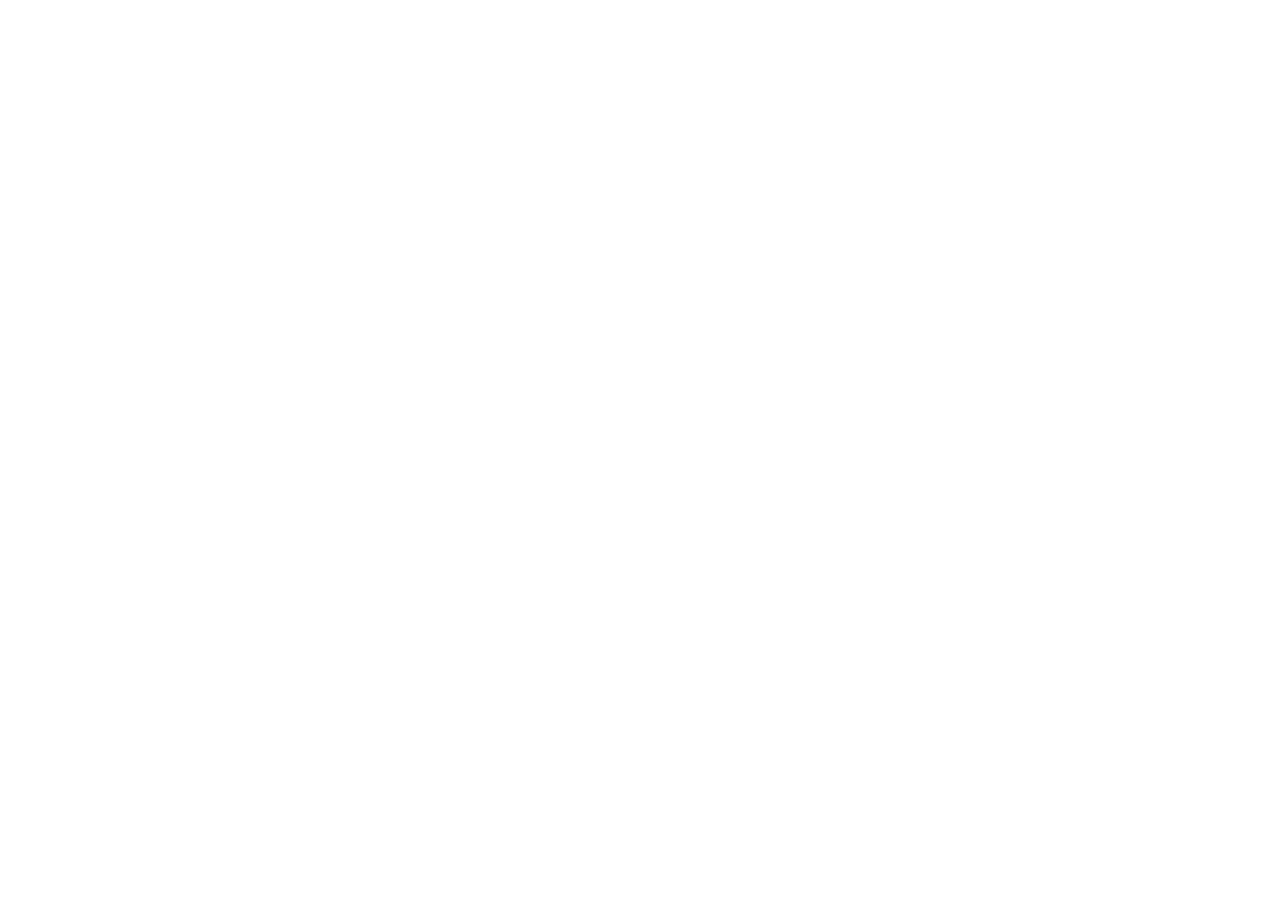
==== index.html @ e8f86e6b "素材" ====
<!DOCTYPE html>
<html lang="en">
<head>
    <meta charset="UTF-8">
    <meta name="viewport" content="width=device-width, initial-scale=1.0">
    <title>Document</title>
</head>
<body>
    
</body>
</html>
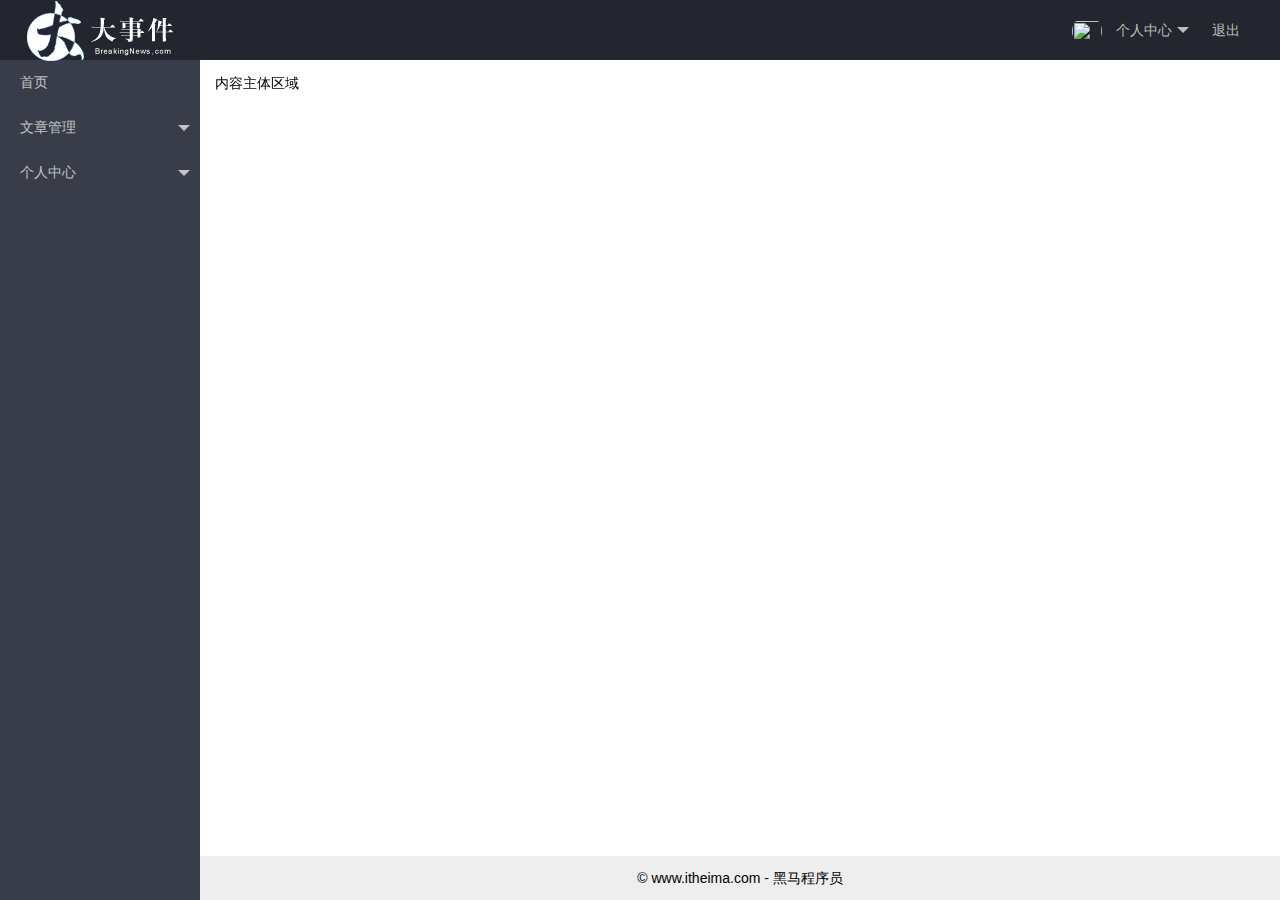
==== commit c8ca6073: "03_登入和注册完成" ====
--- a/index.html
+++ b/index.html
@@ -4,8 +4,71 @@
     <meta charset="UTF-8">
     <meta name="viewport" content="width=device-width, initial-scale=1.0">
     <title>Document</title>
+    <!-- Layui的css样式 -->
+    <link rel="stylesheet" href="/assets/lib/layui/css/layui.css">
+    <!-- 引入自己的css样式 -->
+    <link rel="stylesheet" href="/assets/css/index.css">
 </head>
-<body>
-    
-</body>
+<body class="layui-layout-body">
+    <div class="layui-layout layui-layout-admin">
+      <div class="layui-header">
+        <div class="layui-logo">
+            <img src="/assets/images/logo.png" alt="">
+        </div>
+        <!-- 头部区域（可配合layui已有的水平导航） -->
+      
+        <ul class="layui-nav layui-layout-right">
+          <li class="layui-nav-item">
+            <a href="javascript:;">
+              <img src="http://t.cn/RCzsdCq" class="layui-nav-img">
+              个人中心
+            </a>
+            <dl class="layui-nav-child">
+              <dd><a href="">基本资料</a></dd>
+              <dd><a href="">更换头像</a></dd>
+              <dd><a href="">重置密码</a></dd>
+            </dl>
+          </li>
+          <li class="layui-nav-item"><a href="">退出</a></li>
+        </ul>
+      </div>
+      
+      <div class="layui-side layui-bg-black">
+        <div class="layui-side-scroll">
+          <!-- 左侧导航区域（可配合layui已有的垂直导航） -->
+          <ul class="layui-nav layui-nav-tree"  lay-filter="test">
+            <li class="layui-nav-item"><a href="">首页</a></li>
+            <li class="layui-nav-item ">
+              <a class="" href="javascript:;">文章管理</a>
+              <dl class="layui-nav-child">
+                <dd><a href="javascript:;">文章类别</a></dd>
+                <dd><a href="javascript:;">文章列表</a></dd>
+                <dd><a href="javascript:;">发布文章</a></dd>
+              </dl>
+            </li>
+            <li class="layui-nav-item">
+              <a href="javascript:;">个人中心</a>
+              <dl class="layui-nav-child">
+                <dd><a href="javascript:;">基本资料</a></dd>
+                <dd><a href="javascript:;">更换头像</a></dd>
+                <dd><a href="javascript:;">重置密码</a></dd>
+              </dl>
+            </li>
+          </ul>
+        </div>
+      </div>
+      
+      <div class="layui-body">
+        <!-- 内容主体区域 -->
+        <div style="padding: 15px;">内容主体区域</div>
+      </div>
+      
+      <div class="layui-footer">
+        <!-- 底部固定区域 -->
+        © www.itheima.com - 黑马程序员
+      </div>
+    </div>
+    <!-- 导入 layui 的JS文件 -->
+  <script src="/assets/lib/layui/layui.all.js"></script>
+    </body>
 </html>--- a/assets/lib/layui/css/layui.css
+++ b/assets/lib/layui/css/layui.css
@@ -0,0 +1,2 @@
+/** layui-v2.5.5 MIT License By https://www.layui.com */
+ .layui-inline,img{display:inline-block;vertical-align:middle}h1,h2,h3,h4,h5,h6{font-weight:400}.layui-edge,.layui-header,.layui-inline,.layui-main{position:relative}.layui-body,.layui-edge,.layui-elip{overflow:hidden}.layui-btn,.layui-edge,.layui-inline,img{vertical-align:middle}.layui-btn,.layui-disabled,.layui-icon,.layui-unselect{-moz-user-select:none;-webkit-user-select:none;-ms-user-select:none}.layui-elip,.layui-form-checkbox span,.layui-form-pane .layui-form-label{text-overflow:ellipsis;white-space:nowrap}.layui-breadcrumb,.layui-tree-btnGroup{visibility:hidden}blockquote,body,button,dd,div,dl,dt,form,h1,h2,h3,h4,h5,h6,input,li,ol,p,pre,td,textarea,th,ul{margin:0;padding:0;-webkit-tap-highlight-color:rgba(0,0,0,0)}a:active,a:hover{outline:0}img{border:none}li{list-style:none}table{border-collapse:collapse;border-spacing:0}h4,h5,h6{font-size:100%}button,input,optgroup,option,select,textarea{font-family:inherit;font-size:inherit;font-style:inherit;font-weight:inherit;outline:0}pre{white-space:pre-wrap;white-space:-moz-pre-wrap;white-space:-pre-wrap;white-space:-o-pre-wrap;word-wrap:break-word}body{line-height:24px;font:14px Helvetica Neue,Helvetica,PingFang SC,Tahoma,Arial,sans-serif}hr{height:1px;margin:10px 0;border:0;clear:both}a{color:#333;text-decoration:none}a:hover{color:#777}a cite{font-style:normal;*cursor:pointer}.layui-border-box,.layui-border-box *{box-sizing:border-box}.layui-box,.layui-box *{box-sizing:content-box}.layui-clear{clear:both;*zoom:1}.layui-clear:after{content:'\20';clear:both;*zoom:1;display:block;height:0}.layui-inline{*display:inline;*zoom:1}.layui-edge{display:inline-block;width:0;height:0;border-width:6px;border-style:dashed;border-color:transparent}.layui-edge-top{top:-4px;border-bottom-color:#999;border-bottom-style:solid}.layui-edge-right{border-left-color:#999;border-left-style:solid}.layui-edge-bottom{top:2px;border-top-color:#999;border-top-style:solid}.layui-edge-left{border-right-color:#999;border-right-style:solid}.layui-disabled,.layui-disabled:hover{color:#d2d2d2!important;cursor:not-allowed!important}.layui-circle{border-radius:100%}.layui-show{display:block!important}.layui-hide{display:none!important}@font-face{font-family:layui-icon;src:url(../font/iconfont.eot?v=250);src:url(../font/iconfont.eot?v=250#iefix) format('embedded-opentype'),url(../font/iconfont.woff2?v=250) format('woff2'),url(../font/iconfont.woff?v=250) format('woff'),url(../font/iconfont.ttf?v=250) format('truetype'),url(../font/iconfont.svg?v=250#layui-icon) format('svg')}.layui-icon{font-family:layui-icon!important;font-size:16px;font-style:normal;-webkit-font-smoothing:antialiased;-moz-osx-font-smoothing:grayscale}.layui-icon-reply-fill:before{content:"\e611"}.layui-icon-set-fill:before{content:"\e614"}.layui-icon-menu-fill:before{content:"\e60f"}.layui-icon-search:before{content:"\e615"}.layui-icon-share:before{content:"\e641"}.layui-icon-set-sm:before{content:"\e620"}.layui-icon-engine:before{content:"\e628"}.layui-icon-close:before{content:"\1006"}.layui-icon-close-fill:before{content:"\1007"}.layui-icon-chart-screen:before{content:"\e629"}.layui-icon-star:before{content:"\e600"}.layui-icon-circle-dot:before{content:"\e617"}.layui-icon-chat:before{content:"\e606"}.layui-icon-release:before{content:"\e609"}.layui-icon-list:before{content:"\e60a"}.layui-icon-chart:before{content:"\e62c"}.layui-icon-ok-circle:before{content:"\1005"}.layui-icon-layim-theme:before{content:"\e61b"}.layui-icon-table:before{content:"\e62d"}.layui-icon-right:before{content:"\e602"}.layui-icon-left:before{content:"\e603"}.layui-icon-cart-simple:before{content:"\e698"}.layui-icon-face-cry:before{content:"\e69c"}.layui-icon-face-smile:before{content:"\e6af"}.layui-icon-survey:before{content:"\e6b2"}.layui-icon-tree:before{content:"\e62e"}.layui-icon-upload-circle:before{content:"\e62f"}.layui-icon-add-circle:before{content:"\e61f"}.layui-icon-download-circle:before{content:"\e601"}.layui-icon-templeate-1:before{content:"\e630"}.layui-icon-util:before{content:"\e631"}.layui-icon-face-surprised:before{content:"\e664"}.layui-icon-edit:before{content:"\e642"}.layui-icon-speaker:before{content:"\e645"}.layui-icon-down:before{content:"\e61a"}.layui-icon-file:before{content:"\e621"}.layui-icon-layouts:before{content:"\e632"}.layui-icon-rate-half:before{content:"\e6c9"}.layui-icon-add-circle-fine:before{content:"\e608"}.layui-icon-prev-circle:before{content:"\e633"}.layui-icon-read:before{content:"\e705"}.layui-icon-404:before{content:"\e61c"}.layui-icon-carousel:before{content:"\e634"}.layui-icon-help:before{content:"\e607"}.layui-icon-code-circle:before{content:"\e635"}.layui-icon-water:before{content:"\e636"}.layui-icon-username:before{content:"\e66f"}.layui-icon-find-fill:before{content:"\e670"}.layui-icon-about:before{content:"\e60b"}.layui-icon-location:before{content:"\e715"}.layui-icon-up:before{content:"\e619"}.layui-icon-pause:before{content:"\e651"}.layui-icon-date:before{content:"\e637"}.layui-icon-layim-uploadfile:before{content:"\e61d"}.layui-icon-delete:before{content:"\e640"}.layui-icon-play:before{content:"\e652"}.layui-icon-top:before{content:"\e604"}.layui-icon-friends:before{content:"\e612"}.layui-icon-refresh-3:before{content:"\e9aa"}.layui-icon-ok:before{content:"\e605"}.layui-icon-layer:before{content:"\e638"}.layui-icon-face-smile-fine:before{content:"\e60c"}.layui-icon-dollar:before{content:"\e659"}.layui-icon-group:before{content:"\e613"}.layui-icon-layim-download:before{content:"\e61e"}.layui-icon-picture-fine:before{content:"\e60d"}.layui-icon-link:before{content:"\e64c"}.layui-icon-diamond:before{content:"\e735"}.layui-icon-log:before{content:"\e60e"}.layui-icon-rate-solid:before{content:"\e67a"}.layui-icon-fonts-del:before{content:"\e64f"}.layui-icon-unlink:before{content:"\e64d"}.layui-icon-fonts-clear:before{content:"\e639"}.layui-icon-triangle-r:before{content:"\e623"}.layui-icon-circle:before{content:"\e63f"}.layui-icon-radio:before{content:"\e643"}.layui-icon-align-center:before{content:"\e647"}.layui-icon-align-right:before{content:"\e648"}.layui-icon-align-left:before{content:"\e649"}.layui-icon-loading-1:before{content:"\e63e"}.layui-icon-return:before{content:"\e65c"}.layui-icon-fonts-strong:before{content:"\e62b"}.layui-icon-upload:before{content:"\e67c"}.layui-icon-dialogue:before{content:"\e63a"}.layui-icon-video:before{content:"\e6ed"}.layui-icon-headset:before{content:"\e6fc"}.layui-icon-cellphone-fine:before{content:"\e63b"}.layui-icon-add-1:before{content:"\e654"}.layui-icon-face-smile-b:before{content:"\e650"}.layui-icon-fonts-html:before{content:"\e64b"}.layui-icon-form:before{content:"\e63c"}.layui-icon-cart:before{content:"\e657"}.layui-icon-camera-fill:before{content:"\e65d"}.layui-icon-tabs:before{content:"\e62a"}.layui-icon-fonts-code:before{content:"\e64e"}.layui-icon-fire:before{content:"\e756"}.layui-icon-set:before{content:"\e716"}.layui-icon-fonts-u:before{content:"\e646"}.layui-icon-triangle-d:before{content:"\e625"}.layui-icon-tips:before{content:"\e702"}.layui-icon-picture:before{content:"\e64a"}.layui-icon-more-vertical:before{content:"\e671"}.layui-icon-flag:before{content:"\e66c"}.layui-icon-loading:before{content:"\e63d"}.layui-icon-fonts-i:before{content:"\e644"}.layui-icon-refresh-1:before{content:"\e666"}.layui-icon-rmb:before{content:"\e65e"}.layui-icon-home:before{content:"\e68e"}.layui-icon-user:before{content:"\e770"}.layui-icon-notice:before{content:"\e667"}.layui-icon-login-weibo:before{content:"\e675"}.layui-icon-voice:before{content:"\e688"}.layui-icon-upload-drag:before{content:"\e681"}.layui-icon-login-qq:before{content:"\e676"}.layui-icon-snowflake:before{content:"\e6b1"}.layui-icon-file-b:before{content:"\e655"}.layui-icon-template:before{content:"\e663"}.layui-icon-auz:before{content:"\e672"}.layui-icon-console:before{content:"\e665"}.layui-icon-app:before{content:"\e653"}.layui-icon-prev:before{content:"\e65a"}.layui-icon-website:before{content:"\e7ae"}.layui-icon-next:before{content:"\e65b"}.layui-icon-component:before{content:"\e857"}.layui-icon-more:before{content:"\e65f"}.layui-icon-login-wechat:before{content:"\e677"}.layui-icon-shrink-right:before{content:"\e668"}.layui-icon-spread-left:before{content:"\e66b"}.layui-icon-camera:before{content:"\e660"}.layui-icon-note:before{content:"\e66e"}.layui-icon-refresh:before{content:"\e669"}.layui-icon-female:before{content:"\e661"}.layui-icon-male:before{content:"\e662"}.layui-icon-password:before{content:"\e673"}.layui-icon-senior:before{content:"\e674"}.layui-icon-theme:before{content:"\e66a"}.layui-icon-tread:before{content:"\e6c5"}.layui-icon-praise:before{content:"\e6c6"}.layui-icon-star-fill:before{content:"\e658"}.layui-icon-rate:before{content:"\e67b"}.layui-icon-template-1:before{content:"\e656"}.layui-icon-vercode:before{content:"\e679"}.layui-icon-cellphone:before{content:"\e678"}.layui-icon-screen-full:before{content:"\e622"}.layui-icon-screen-restore:before{content:"\e758"}.layui-icon-cols:before{content:"\e610"}.layui-icon-export:before{content:"\e67d"}.layui-icon-print:before{content:"\e66d"}.layui-icon-slider:before{content:"\e714"}.layui-icon-addition:before{content:"\e624"}.layui-icon-subtraction:before{content:"\e67e"}.layui-icon-service:before{content:"\e626"}.layui-icon-transfer:before{content:"\e691"}.layui-main{width:1140px;margin:0 auto}.layui-header{z-index:1000;height:60px}.layui-header a:hover{transition:all .5s;-webkit-transition:all .5s}.layui-side{position:fixed;left:0;top:0;bottom:0;z-index:999;width:200px;overflow-x:hidden}.layui-side-scroll{position:relative;width:220px;height:100%;overflow-x:hidden}.layui-body{position:absolute;left:200px;right:0;top:0;bottom:0;z-index:998;width:auto;overflow-y:auto;box-sizing:border-box}.layui-layout-body{overflow:hidden}.layui-layout-admin .layui-header{background-color:#23262E}.layui-layout-admin .layui-side{top:60px;width:200px;overflow-x:hidden}.layui-layout-admin .layui-body{position:fixed;top:60px;bottom:44px}.layui-layout-admin .layui-main{width:auto;margin:0 15px}.layui-layout-admin .layui-footer{position:fixed;left:200px;right:0;bottom:0;height:44px;line-height:44px;padding:0 15px;background-color:#eee}.layui-layout-admin .layui-logo{position:absolute;left:0;top:0;width:200px;height:100%;line-height:60px;text-align:center;color:#009688;font-size:16px}.layui-layout-admin .layui-header .layui-nav{background:0 0}.layui-layout-left{position:absolute!important;left:200px;top:0}.layui-layout-right{position:absolute!important;right:0;top:0}.layui-container{position:relative;margin:0 auto;padding:0 15px;box-sizing:border-box}.layui-fluid{position:relative;margin:0 auto;padding:0 15px}.layui-row:after,.layui-row:before{content:'';display:block;clear:both}.layui-col-lg1,.layui-col-lg10,.layui-col-lg11,.layui-col-lg12,.layui-col-lg2,.layui-col-lg3,.layui-col-lg4,.layui-col-lg5,.layui-col-lg6,.layui-col-lg7,.layui-col-lg8,.layui-col-lg9,.layui-col-md1,.layui-col-md10,.layui-col-md11,.layui-col-md12,.layui-col-md2,.layui-col-md3,.layui-col-md4,.layui-col-md5,.layui-col-md6,.layui-col-md7,.layui-col-md8,.layui-col-md9,.layui-col-sm1,.layui-col-sm10,.layui-col-sm11,.layui-col-sm12,.layui-col-sm2,.layui-col-sm3,.layui-col-sm4,.layui-col-sm5,.layui-col-sm6,.layui-col-sm7,.layui-col-sm8,.layui-col-sm9,.layui-col-xs1,.layui-col-xs10,.layui-col-xs11,.layui-col-xs12,.layui-col-xs2,.layui-col-xs3,.layui-col-xs4,.layui-col-xs5,.layui-col-xs6,.layui-col-xs7,.layui-col-xs8,.layui-col-xs9{position:relative;display:block;box-sizing:border-box}.layui-col-xs1,.layui-col-xs10,.layui-col-xs11,.layui-col-xs12,.layui-col-xs2,.layui-col-xs3,.layui-col-xs4,.layui-col-xs5,.layui-col-xs6,.layui-col-xs7,.layui-col-xs8,.layui-col-xs9{float:left}.layui-col-xs1{width:8.33333333%}.layui-col-xs2{width:16.66666667%}.layui-col-xs3{width:25%}.layui-col-xs4{width:33.33333333%}.layui-col-xs5{width:41.66666667%}.layui-col-xs6{width:50%}.layui-col-xs7{width:58.33333333%}.layui-col-xs8{width:66.66666667%}.layui-col-xs9{width:75%}.layui-col-xs10{width:83.33333333%}.layui-col-xs11{width:91.66666667%}.layui-col-xs12{width:100%}.layui-col-xs-offset1{margin-left:8.33333333%}.layui-col-xs-offset2{margin-left:16.66666667%}.layui-col-xs-offset3{margin-left:25%}.layui-col-xs-offset4{margin-left:33.33333333%}.layui-col-xs-offset5{margin-left:41.66666667%}.layui-col-xs-offset6{margin-left:50%}.layui-col-xs-offset7{margin-left:58.33333333%}.layui-col-xs-offset8{margin-left:66.66666667%}.layui-col-xs-offset9{margin-left:75%}.layui-col-xs-offset10{margin-left:83.33333333%}.layui-col-xs-offset11{margin-left:91.66666667%}.layui-col-xs-offset12{margin-left:100%}@media screen and (max-width:768px){.layui-hide-xs{display:none!important}.layui-show-xs-block{display:block!important}.layui-show-xs-inline{display:inline!important}.layui-show-xs-inline-block{display:inline-block!important}}@media screen and (min-width:768px){.layui-container{width:750px}.layui-hide-sm{display:none!important}.layui-show-sm-block{display:block!important}.layui-show-sm-inline{display:inline!important}.layui-show-sm-inline-block{display:inline-block!important}.layui-col-sm1,.layui-col-sm10,.layui-col-sm11,.layui-col-sm12,.layui-col-sm2,.layui-col-sm3,.layui-col-sm4,.layui-col-sm5,.layui-col-sm6,.layui-col-sm7,.layui-col-sm8,.layui-col-sm9{float:left}.layui-col-sm1{width:8.33333333%}.layui-col-sm2{width:16.66666667%}.layui-col-sm3{width:25%}.layui-col-sm4{width:33.33333333%}.layui-col-sm5{width:41.66666667%}.layui-col-sm6{width:50%}.layui-col-sm7{width:58.33333333%}.layui-col-sm8{width:66.66666667%}.layui-col-sm9{width:75%}.layui-col-sm10{width:83.33333333%}.layui-col-sm11{width:91.66666667%}.layui-col-sm12{width:100%}.layui-col-sm-offset1{margin-left:8.33333333%}.layui-col-sm-offset2{margin-left:16.66666667%}.layui-col-sm-offset3{margin-left:25%}.layui-col-sm-offset4{margin-left:33.33333333%}.layui-col-sm-offset5{margin-left:41.66666667%}.layui-col-sm-offset6{margin-left:50%}.layui-col-sm-offset7{margin-left:58.33333333%}.layui-col-sm-offset8{margin-left:66.66666667%}.layui-col-sm-offset9{margin-left:75%}.layui-col-sm-offset10{margin-left:83.33333333%}.layui-col-sm-offset11{margin-left:91.66666667%}.layui-col-sm-offset12{margin-left:100%}}@media screen and (min-width:992px){.layui-container{width:970px}.layui-hide-md{display:none!important}.layui-show-md-block{display:block!important}.layui-show-md-inline{display:inline!important}.layui-show-md-inline-block{display:inline-block!important}.layui-col-md1,.layui-col-md10,.layui-col-md11,.layui-col-md12,.layui-col-md2,.layui-col-md3,.layui-col-md4,.layui-col-md5,.layui-col-md6,.layui-col-md7,.layui-col-md8,.layui-col-md9{float:left}.layui-col-md1{width:8.33333333%}.layui-col-md2{width:16.66666667%}.layui-col-md3{width:25%}.layui-col-md4{width:33.33333333%}.layui-col-md5{width:41.66666667%}.layui-col-md6{width:50%}.layui-col-md7{width:58.33333333%}.layui-col-md8{width:66.66666667%}.layui-col-md9{width:75%}.layui-col-md10{width:83.33333333%}.layui-col-md11{width:91.66666667%}.layui-col-md12{width:100%}.layui-col-md-offset1{margin-left:8.33333333%}.layui-col-md-offset2{margin-left:16.66666667%}.layui-col-md-offset3{margin-left:25%}.layui-col-md-offset4{margin-left:33.33333333%}.layui-col-md-offset5{margin-left:41.66666667%}.layui-col-md-offset6{margin-left:50%}.layui-col-md-offset7{margin-left:58.33333333%}.layui-col-md-offset8{margin-left:66.66666667%}.layui-col-md-offset9{margin-left:75%}.layui-col-md-offset10{margin-left:83.33333333%}.layui-col-md-offset11{margin-left:91.66666667%}.layui-col-md-offset12{margin-left:100%}}@media screen and (min-width:1200px){.layui-container{width:1170px}.layui-hide-lg{display:none!important}.layui-show-lg-block{display:block!important}.layui-show-lg-inline{display:inline!important}.layui-show-lg-inline-block{display:inline-block!important}.layui-col-lg1,.layui-col-lg10,.layui-col-lg11,.layui-col-lg12,.layui-col-lg2,.layui-col-lg3,.layui-col-lg4,.layui-col-lg5,.layui-col-lg6,.layui-col-lg7,.layui-col-lg8,.layui-col-lg9{float:left}.layui-col-lg1{width:8.33333333%}.layui-col-lg2{width:16.66666667%}.layui-col-lg3{width:25%}.layui-col-lg4{width:33.33333333%}.layui-col-lg5{width:41.66666667%}.layui-col-lg6{width:50%}.layui-col-lg7{width:58.33333333%}.layui-col-lg8{width:66.66666667%}.layui-col-lg9{width:75%}.layui-col-lg10{width:83.33333333%}.layui-col-lg11{width:91.66666667%}.layui-col-lg12{width:100%}.layui-col-lg-offset1{margin-left:8.33333333%}.layui-col-lg-offset2{margin-left:16.66666667%}.layui-col-lg-offset3{margin-left:25%}.layui-col-lg-offset4{margin-left:33.33333333%}.layui-col-lg-offset5{margin-left:41.66666667%}.layui-col-lg-offset6{margin-left:50%}.layui-col-lg-offset7{margin-left:58.33333333%}.layui-col-lg-offset8{margin-left:66.66666667%}.layui-col-lg-offset9{margin-left:75%}.layui-col-lg-offset10{margin-left:83.33333333%}.layui-col-lg-offset11{margin-left:91.66666667%}.layui-col-lg-offset12{margin-left:100%}}.layui-col-space1{margin:-.5px}.layui-col-space1>*{padding:.5px}.layui-col-space3{margin:-1.5px}.layui-col-space3>*{padding:1.5px}.layui-col-space5{margin:-2.5px}.layui-col-space5>*{padding:2.5px}.layui-col-space8{margin:-3.5px}.layui-col-space8>*{padding:3.5px}.layui-col-space10{margin:-5px}.layui-col-space10>*{padding:5px}.layui-col-space12{margin:-6px}.layui-col-space12>*{padding:6px}.layui-col-space15{margin:-7.5px}.layui-col-space15>*{padding:7.5px}.layui-col-space18{margin:-9px}.layui-col-space18>*{padding:9px}.layui-col-space20{margin:-10px}.layui-col-space20>*{padding:10px}.layui-col-space22{margin:-11px}.layui-col-space22>*{padding:11px}.layui-col-space25{margin:-12.5px}.layui-col-space25>*{padding:12.5px}.layui-col-space30{margin:-15px}.layui-col-space30>*{padding:15px}.layui-btn,.layui-input,.layui-select,.layui-textarea,.layui-upload-button{outline:0;-webkit-appearance:none;transition:all .3s;-webkit-transition:all .3s;box-sizing:border-box}.layui-elem-quote{margin-bottom:10px;padding:15px;line-height:22px;border-left:5px solid #009688;border-radius:0 2px 2px 0;background-color:#f2f2f2}.layui-quote-nm{border-style:solid;border-width:1px 1px 1px 5px;background:0 0}.layui-elem-field{margin-bottom:10px;padding:0;border-width:1px;border-style:solid}.layui-elem-field legend{margin-left:20px;padding:0 10px;font-size:20px;font-weight:300}.layui-field-title{margin:10px 0 20px;border-width:1px 0 0}.layui-field-box{padding:10px 15px}.layui-field-title .layui-field-box{padding:10px 0}.layui-progress{position:relative;height:6px;border-radius:20px;background-color:#e2e2e2}.layui-progress-bar{position:absolute;left:0;top:0;width:0;max-width:100%;height:6px;border-radius:20px;text-align:right;background-color:#5FB878;transition:all .3s;-webkit-transition:all .3s}.layui-progress-big,.layui-progress-big .layui-progress-bar{height:18px;line-height:18px}.layui-progress-text{position:relative;top:-20px;line-height:18px;font-size:12px;color:#666}.layui-progress-big .layui-progress-text{position:static;padding:0 10px;color:#fff}.layui-collapse{border-width:1px;border-style:solid;border-radius:2px}.layui-colla-content,.layui-colla-item{border-top-width:1px;border-top-style:solid}.layui-colla-item:first-child{border-top:none}.layui-colla-title{position:relative;height:42px;line-height:42px;padding:0 15px 0 35px;color:#333;background-color:#f2f2f2;cursor:pointer;font-size:14px;overflow:hidden}.layui-colla-content{display:none;padding:10px 15px;line-height:22px;color:#666}.layui-colla-icon{position:absolute;left:15px;top:0;font-size:14px}.layui-card{margin-bottom:15px;border-radius:2px;background-color:#fff;box-shadow:0 1px 2px 0 rgba(0,0,0,.05)}.layui-card:last-child{margin-bottom:0}.layui-card-header{position:relative;height:42px;line-height:42px;padding:0 15px;border-bottom:1px solid #f6f6f6;color:#333;border-radius:2px 2px 0 0;font-size:14px}.layui-bg-black,.layui-bg-blue,.layui-bg-cyan,.layui-bg-green,.layui-bg-orange,.layui-bg-red{color:#fff!important}.layui-card-body{position:relative;padding:10px 15px;line-height:24px}.layui-card-body[pad15]{padding:15px}.layui-card-body[pad20]{padding:20px}.layui-card-body .layui-table{margin:5px 0}.layui-card .layui-tab{margin:0}.layui-panel-window{position:relative;padding:15px;border-radius:0;border-top:5px solid #E6E6E6;background-color:#fff}.layui-auxiliar-moving{position:fixed;left:0;right:0;top:0;bottom:0;width:100%;height:100%;background:0 0;z-index:9999999999}.layui-form-label,.layui-form-mid,.layui-form-select,.layui-input-block,.layui-input-inline,.layui-textarea{position:relative}.layui-bg-red{background-color:#FF5722!important}.layui-bg-orange{background-color:#FFB800!important}.layui-bg-green{background-color:#009688!important}.layui-bg-cyan{background-color:#2F4056!important}.layui-bg-blue{background-color:#1E9FFF!important}.layui-bg-black{background-color:#393D49!important}.layui-bg-gray{background-color:#eee!important;color:#666!important}.layui-badge-rim,.layui-colla-content,.layui-colla-item,.layui-collapse,.layui-elem-field,.layui-form-pane .layui-form-item[pane],.layui-form-pane .layui-form-label,.layui-input,.layui-layedit,.layui-layedit-tool,.layui-quote-nm,.layui-select,.layui-tab-bar,.layui-tab-card,.layui-tab-title,.layui-tab-title .layui-this:after,.layui-textarea{border-color:#e6e6e6}.layui-timeline-item:before,hr{background-color:#e6e6e6}.layui-text{line-height:22px;font-size:14px;color:#666}.layui-text h1,.layui-text h2,.layui-text h3{font-weight:500;color:#333}.layui-text h1{font-size:30px}.layui-text h2{font-size:24px}.layui-text h3{font-size:18px}.layui-text a:not(.layui-btn){color:#01AAED}.layui-text a:not(.layui-btn):hover{text-decoration:underline}.layui-text ul{padding:5px 0 5px 15px}.layui-text ul li{margin-top:5px;list-style-type:disc}.layui-text em,.layui-word-aux{color:#999!important;padding:0 5px!important}.layui-btn{display:inline-block;height:38px;line-height:38px;padding:0 18px;background-color:#009688;color:#fff;white-space:nowrap;text-align:center;font-size:14px;border:none;border-radius:2px;cursor:pointer}.layui-btn:hover{opacity:.8;filter:alpha(opacity=80);color:#fff}.layui-btn:active{opacity:1;filter:alpha(opacity=100)}.layui-btn+.layui-btn{margin-left:10px}.layui-btn-container{font-size:0}.layui-btn-container .layui-btn{margin-right:10px;margin-bottom:10px}.layui-btn-container .layui-btn+.layui-btn{margin-left:0}.layui-table .layui-btn-container .layui-btn{margin-bottom:9px}.layui-btn-radius{border-radius:100px}.layui-btn .layui-icon{margin-right:3px;font-size:18px;vertical-align:bottom;vertical-align:middle\9}.layui-btn-primary{border:1px solid #C9C9C9;background-color:#fff;color:#555}.layui-btn-primary:hover{border-color:#009688;color:#333}.layui-btn-normal{background-color:#1E9FFF}.layui-btn-warm{background-color:#FFB800}.layui-btn-danger{background-color:#FF5722}.layui-btn-checked{background-color:#5FB878}.layui-btn-disabled,.layui-btn-disabled:active,.layui-btn-disabled:hover{border:1px solid #e6e6e6;background-color:#FBFBFB;color:#C9C9C9;cursor:not-allowed;opacity:1}.layui-btn-lg{height:44px;line-height:44px;padding:0 25px;font-size:16px}.layui-btn-sm{height:30px;line-height:30px;padding:0 10px;font-size:12px}.layui-btn-sm i{font-size:16px!important}.layui-btn-xs{height:22px;line-height:22px;padding:0 5px;font-size:12px}.layui-btn-xs i{font-size:14px!important}.layui-btn-group{display:inline-block;vertical-align:middle;font-size:0}.layui-btn-group .layui-btn{margin-left:0!important;margin-right:0!important;border-left:1px solid rgba(255,255,255,.5);border-radius:0}.layui-btn-group .layui-btn-primary{border-left:none}.layui-btn-group .layui-btn-primary:hover{border-color:#C9C9C9;color:#009688}.layui-btn-group .layui-btn:first-child{border-left:none;border-radius:2px 0 0 2px}.layui-btn-group .layui-btn-primary:first-child{border-left:1px solid #c9c9c9}.layui-btn-group .layui-btn:last-child{border-radius:0 2px 2px 0}.layui-btn-group .layui-btn+.layui-btn{margin-left:0}.layui-btn-group+.layui-btn-group{margin-left:10px}.layui-btn-fluid{width:100%}.layui-input,.layui-select,.layui-textarea{height:38px;line-height:1.3;line-height:38px\9;border-width:1px;border-style:solid;background-color:#fff;border-radius:2px}.layui-input::-webkit-input-placeholder,.layui-select::-webkit-input-placeholder,.layui-textarea::-webkit-input-placeholder{line-height:1.3}.layui-input,.layui-textarea{display:block;width:100%;padding-left:10px}.layui-input:hover,.layui-textarea:hover{border-color:#D2D2D2!important}.layui-input:focus,.layui-textarea:focus{border-color:#C9C9C9!important}.layui-textarea{min-height:100px;height:auto;line-height:20px;padding:6px 10px;resize:vertical}.layui-select{padding:0 10px}.layui-form input[type=checkbox],.layui-form input[type=radio],.layui-form select{display:none}.layui-form [lay-ignore]{display:initial}.layui-form-item{margin-bottom:15px;clear:both;*zoom:1}.layui-form-item:after{content:'\20';clear:both;*zoom:1;display:block;height:0}.layui-form-label{float:left;display:block;padding:9px 15px;width:80px;font-weight:400;line-height:20px;text-align:right}.layui-form-label-col{display:block;float:none;padding:9px 0;line-height:20px;text-align:left}.layui-form-item .layui-inline{margin-bottom:5px;margin-right:10px}.layui-input-block{margin-left:110px;min-height:36px}.layui-input-inline{display:inline-block;vertical-align:middle}.layui-form-item .layui-input-inline{float:left;width:190px;margin-right:10px}.layui-form-text .layui-input-inline{width:auto}.layui-form-mid{float:left;display:block;padding:9px 0!important;line-height:20px;margin-right:10px}.layui-form-danger+.layui-form-select .layui-input,.layui-form-danger:focus{border-color:#FF5722!important}.layui-form-select .layui-input{padding-right:30px;cursor:pointer}.layui-form-select .layui-edge{position:absolute;right:10px;top:50%;margin-top:-3px;cursor:pointer;border-width:6px;border-top-color:#c2c2c2;border-top-style:solid;transition:all .3s;-webkit-transition:all .3s}.layui-form-select dl{display:none;position:absolute;left:0;top:42px;padding:5px 0;z-index:899;min-width:100%;border:1px solid #d2d2d2;max-height:300px;overflow-y:auto;background-color:#fff;border-radius:2px;box-shadow:0 2px 4px rgba(0,0,0,.12);box-sizing:border-box}.layui-form-select dl dd,.layui-form-select dl dt{padding:0 10px;line-height:36px;white-space:nowrap;overflow:hidden;text-overflow:ellipsis}.layui-form-select dl dt{font-size:12px;color:#999}.layui-form-select dl dd{cursor:pointer}.layui-form-select dl dd:hover{background-color:#f2f2f2;-webkit-transition:.5s all;transition:.5s all}.layui-form-select .layui-select-group dd{padding-left:20px}.layui-form-select dl dd.layui-select-tips{padding-left:10px!important;color:#999}.layui-form-select dl dd.layui-this{background-color:#5FB878;color:#fff}.layui-form-checkbox,.layui-form-select dl dd.layui-disabled{background-color:#fff}.layui-form-selected dl{display:block}.layui-form-checkbox,.layui-form-checkbox *,.layui-form-switch{display:inline-block;vertical-align:middle}.layui-form-selected .layui-edge{margin-top:-9px;-webkit-transform:rotate(180deg);transform:rotate(180deg);margin-top:-3px\9}:root .layui-form-selected .layui-edge{margin-top:-9px\0/IE9}.layui-form-selectup dl{top:auto;bottom:42px}.layui-select-none{margin:5px 0;text-align:center;color:#999}.layui-select-disabled .layui-disabled{border-color:#eee!important}.layui-select-disabled .layui-edge{border-top-color:#d2d2d2}.layui-form-checkbox{position:relative;height:30px;line-height:30px;margin-right:10px;padding-right:30px;cursor:pointer;font-size:0;-webkit-transition:.1s linear;transition:.1s linear;box-sizing:border-box}.layui-form-checkbox span{padding:0 10px;height:100%;font-size:14px;border-radius:2px 0 0 2px;background-color:#d2d2d2;color:#fff;overflow:hidden}.layui-form-checkbox:hover span{background-color:#c2c2c2}.layui-form-checkbox i{position:absolute;right:0;top:0;width:30px;height:28px;border:1px solid #d2d2d2;border-left:none;border-radius:0 2px 2px 0;color:#fff;font-size:20px;text-align:center}.layui-form-checkbox:hover i{border-color:#c2c2c2;color:#c2c2c2}.layui-form-checked,.layui-form-checked:hover{border-color:#5FB878}.layui-form-checked span,.layui-form-checked:hover span{background-color:#5FB878}.layui-form-checked i,.layui-form-checked:hover i{color:#5FB878}.layui-form-item .layui-form-checkbox{margin-top:4px}.layui-form-checkbox[lay-skin=primary]{height:auto!important;line-height:normal!important;min-width:18px;min-height:18px;border:none!important;margin-right:0;padding-left:28px;padding-right:0;background:0 0}.layui-form-checkbox[lay-skin=primary] span{padding-left:0;padding-right:15px;line-height:18px;background:0 0;color:#666}.layui-form-checkbox[lay-skin=primary] i{right:auto;left:0;width:16px;height:16px;line-height:16px;border:1px solid #d2d2d2;font-size:12px;border-radius:2px;background-color:#fff;-webkit-transition:.1s linear;transition:.1s linear}.layui-form-checkbox[lay-skin=primary]:hover i{border-color:#5FB878;color:#fff}.layui-form-checked[lay-skin=primary] i{border-color:#5FB878!important;background-color:#5FB878;color:#fff}.layui-checkbox-disbaled[lay-skin=primary] span{background:0 0!important;color:#c2c2c2}.layui-checkbox-disbaled[lay-skin=primary]:hover i{border-color:#d2d2d2}.layui-form-item .layui-form-checkbox[lay-skin=primary]{margin-top:10px}.layui-form-switch{position:relative;height:22px;line-height:22px;min-width:35px;padding:0 5px;margin-top:8px;border:1px solid #d2d2d2;border-radius:20px;cursor:pointer;background-color:#fff;-webkit-transition:.1s linear;transition:.1s linear}.layui-form-switch i{position:absolute;left:5px;top:3px;width:16px;height:16px;border-radius:20px;background-color:#d2d2d2;-webkit-transition:.1s linear;transition:.1s linear}.layui-form-switch em{position:relative;top:0;width:25px;margin-left:21px;padding:0!important;text-align:center!important;color:#999!important;font-style:normal!important;font-size:12px}.layui-form-onswitch{border-color:#5FB878;background-color:#5FB878}.layui-checkbox-disbaled,.layui-checkbox-disbaled i{border-color:#e2e2e2!important}.layui-form-onswitch i{left:100%;margin-left:-21px;background-color:#fff}.layui-form-onswitch em{margin-left:5px;margin-right:21px;color:#fff!important}.layui-checkbox-disbaled span{background-color:#e2e2e2!important}.layui-checkbox-disbaled:hover i{color:#fff!important}[lay-radio]{display:none}.layui-form-radio,.layui-form-radio *{display:inline-block;vertical-align:middle}.layui-form-radio{line-height:28px;margin:6px 10px 0 0;padding-right:10px;cursor:pointer;font-size:0}.layui-form-radio *{font-size:14px}.layui-form-radio>i{margin-right:8px;font-size:22px;color:#c2c2c2}.layui-form-radio>i:hover,.layui-form-radioed>i{color:#5FB878}.layui-radio-disbaled>i{color:#e2e2e2!important}.layui-form-pane .layui-form-label{width:110px;padding:8px 15px;height:38px;line-height:20px;border-width:1px;border-style:solid;border-radius:2px 0 0 2px;text-align:center;background-color:#FBFBFB;overflow:hidden;box-sizing:border-box}.layui-form-pane .layui-input-inline{margin-left:-1px}.layui-form-pane .layui-input-block{margin-left:110px;left:-1px}.layui-form-pane .layui-input{border-radius:0 2px 2px 0}.layui-form-pane .layui-form-text .layui-form-label{float:none;width:100%;border-radius:2px;box-sizing:border-box;text-align:left}.layui-form-pane .layui-form-text .layui-input-inline{display:block;margin:0;top:-1px;clear:both}.layui-form-pane .layui-form-text .layui-input-block{margin:0;left:0;top:-1px}.layui-form-pane .layui-form-text .layui-textarea{min-height:100px;border-radius:0 0 2px 2px}.layui-form-pane .layui-form-checkbox{margin:4px 0 4px 10px}.layui-form-pane .layui-form-radio,.layui-form-pane .layui-form-switch{margin-top:6px;margin-left:10px}.layui-form-pane .layui-form-item[pane]{position:relative;border-width:1px;border-style:solid}.layui-form-pane .layui-form-item[pane] .layui-form-label{position:absolute;left:0;top:0;height:100%;border-width:0 1px 0 0}.layui-form-pane .layui-form-item[pane] .layui-input-inline{margin-left:110px}@media screen and (max-width:450px){.layui-form-item .layui-form-label{text-overflow:ellipsis;overflow:hidden;white-space:nowrap}.layui-form-item .layui-inline{display:block;margin-right:0;margin-bottom:20px;clear:both}.layui-form-item .layui-inline:after{content:'\20';clear:both;display:block;height:0}.layui-form-item .layui-input-inline{display:block;float:none;left:-3px;width:auto;margin:0 0 10px 112px}.layui-form-item .layui-input-inline+.layui-form-mid{margin-left:110px;top:-5px;padding:0}.layui-form-item .layui-form-checkbox{margin-right:5px;margin-bottom:5px}}.layui-layedit{border-width:1px;border-style:solid;border-radius:2px}.layui-layedit-tool{padding:3px 5px;border-bottom-width:1px;border-bottom-style:solid;font-size:0}.layedit-tool-fixed{position:fixed;top:0;border-top:1px solid #e2e2e2}.layui-layedit-tool .layedit-tool-mid,.layui-layedit-tool .layui-icon{display:inline-block;vertical-align:middle;text-align:center;font-size:14px}.layui-layedit-tool .layui-icon{position:relative;width:32px;height:30px;line-height:30px;margin:3px 5px;color:#777;cursor:pointer;border-radius:2px}.layui-layedit-tool .layui-icon:hover{color:#393D49}.layui-layedit-tool .layui-icon:active{color:#000}.layui-layedit-tool .layedit-tool-active{background-color:#e2e2e2;color:#000}.layui-layedit-tool .layui-disabled,.layui-layedit-tool .layui-disabled:hover{color:#d2d2d2;cursor:not-allowed}.layui-layedit-tool .layedit-tool-mid{width:1px;height:18px;margin:0 10px;background-color:#d2d2d2}.layedit-tool-html{width:50px!important;font-size:30px!important}.layedit-tool-b,.layedit-tool-code,.layedit-tool-help{font-size:16px!important}.layedit-tool-d,.layedit-tool-face,.layedit-tool-image,.layedit-tool-unlink{font-size:18px!important}.layedit-tool-image input{position:absolute;font-size:0;left:0;top:0;width:100%;height:100%;opacity:.01;filter:Alpha(opacity=1);cursor:pointer}.layui-layedit-iframe iframe{display:block;width:100%}#LAY_layedit_code{overflow:hidden}.layui-laypage{display:inline-block;*display:inline;*zoom:1;vertical-align:middle;margin:10px 0;font-size:0}.layui-laypage>a:first-child,.layui-laypage>a:first-child em{border-radius:2px 0 0 2px}.layui-laypage>a:last-child,.layui-laypage>a:last-child em{border-radius:0 2px 2px 0}.layui-laypage>:first-child{margin-left:0!important}.layui-laypage>:last-child{margin-right:0!important}.layui-laypage a,.layui-laypage button,.layui-laypage input,.layui-laypage select,.layui-laypage span{border:1px solid #e2e2e2}.layui-laypage a,.layui-laypage span{display:inline-block;*display:inline;*zoom:1;vertical-align:middle;padding:0 15px;height:28px;line-height:28px;margin:0 -1px 5px 0;background-color:#fff;color:#333;font-size:12px}.layui-flow-more a *,.layui-laypage input,.layui-table-view select[lay-ignore]{display:inline-block}.layui-laypage a:hover{color:#009688}.layui-laypage em{font-style:normal}.layui-laypage .layui-laypage-spr{color:#999;font-weight:700}.layui-laypage a{text-decoration:none}.layui-laypage .layui-laypage-curr{position:relative}.layui-laypage .layui-laypage-curr em{position:relative;color:#fff}.layui-laypage .layui-laypage-curr .layui-laypage-em{position:absolute;left:-1px;top:-1px;padding:1px;width:100%;height:100%;background-color:#009688}.layui-laypage-em{border-radius:2px}.layui-laypage-next em,.layui-laypage-prev em{font-family:Sim sun;font-size:16px}.layui-laypage .layui-laypage-count,.layui-laypage .layui-laypage-limits,.layui-laypage .layui-laypage-refresh,.layui-laypage .layui-laypage-skip{margin-left:10px;margin-right:10px;padding:0;border:none}.layui-laypage .layui-laypage-limits,.layui-laypage .layui-laypage-refresh{vertical-align:top}.layui-laypage .layui-laypage-refresh i{font-size:18px;cursor:pointer}.layui-laypage select{height:22px;padding:3px;border-radius:2px;cursor:pointer}.layui-laypage .layui-laypage-skip{height:30px;line-height:30px;color:#999}.layui-laypage button,.layui-laypage input{height:30px;line-height:30px;border-radius:2px;vertical-align:top;background-color:#fff;box-sizing:border-box}.layui-laypage input{width:40px;margin:0 10px;padding:0 3px;text-align:center}.layui-laypage input:focus,.layui-laypage select:focus{border-color:#009688!important}.layui-laypage button{margin-left:10px;padding:0 10px;cursor:pointer}.layui-table,.layui-table-view{margin:10px 0}.layui-flow-more{margin:10px 0;text-align:center;color:#999;font-size:14px}.layui-flow-more a{height:32px;line-height:32px}.layui-flow-more a *{vertical-align:top}.layui-flow-more a cite{padding:0 20px;border-radius:3px;background-color:#eee;color:#333;font-style:normal}.layui-flow-more a cite:hover{opacity:.8}.layui-flow-more a i{font-size:30px;color:#737383}.layui-table{width:100%;background-color:#fff;color:#666}.layui-table tr{transition:all .3s;-webkit-transition:all .3s}.layui-table th{text-align:left;font-weight:400}.layui-table tbody tr:hover,.layui-table thead tr,.layui-table-click,.layui-table-header,.layui-table-hover,.layui-table-mend,.layui-table-patch,.layui-table-tool,.layui-table-total,.layui-table-total tr,.layui-table[lay-even] tr:nth-child(even){background-color:#f2f2f2}.layui-table td,.layui-table th,.layui-table-col-set,.layui-table-fixed-r,.layui-table-grid-down,.layui-table-header,.layui-table-page,.layui-table-tips-main,.layui-table-tool,.layui-table-total,.layui-table-view,.layui-table[lay-skin=line],.layui-table[lay-skin=row]{border-width:1px;border-style:solid;border-color:#e6e6e6}.layui-table td,.layui-table th{position:relative;padding:9px 15px;min-height:20px;line-height:20px;font-size:14px}.layui-table[lay-skin=line] td,.layui-table[lay-skin=line] th{border-width:0 0 1px}.layui-table[lay-skin=row] td,.layui-table[lay-skin=row] th{border-width:0 1px 0 0}.layui-table[lay-skin=nob] td,.layui-table[lay-skin=nob] th{border:none}.layui-table img{max-width:100px}.layui-table[lay-size=lg] td,.layui-table[lay-size=lg] th{padding:15px 30px}.layui-table-view .layui-table[lay-size=lg] .layui-table-cell{height:40px;line-height:40px}.layui-table[lay-size=sm] td,.layui-table[lay-size=sm] th{font-size:12px;padding:5px 10px}.layui-table-view .layui-table[lay-size=sm] .layui-table-cell{height:20px;line-height:20px}.layui-table[lay-data]{display:none}.layui-table-box{position:relative;overflow:hidden}.layui-table-view .layui-table{position:relative;width:auto;margin:0}.layui-table-view .layui-table[lay-skin=line]{border-width:0 1px 0 0}.layui-table-view .layui-table[lay-skin=row]{border-width:0 0 1px}.layui-table-view .layui-table td,.layui-table-view .layui-table th{padding:5px 0;border-top:none;border-left:none}.layui-table-view .layui-table th.layui-unselect .layui-table-cell span{cursor:pointer}.layui-table-view .layui-table td{cursor:default}.layui-table-view .layui-table td[data-edit=text]{cursor:text}.layui-table-view .layui-form-checkbox[lay-skin=primary] i{width:18px;height:18px}.layui-table-view .layui-form-radio{line-height:0;padding:0}.layui-table-view .layui-form-radio>i{margin:0;font-size:20px}.layui-table-init{position:absolute;left:0;top:0;width:100%;height:100%;text-align:center;z-index:110}.layui-table-init .layui-icon{position:absolute;left:50%;top:50%;margin:-15px 0 0 -15px;font-size:30px;color:#c2c2c2}.layui-table-header{border-width:0 0 1px;overflow:hidden}.layui-table-header .layui-table{margin-bottom:-1px}.layui-table-tool .layui-inline[lay-event]{position:relative;width:26px;height:26px;padding:5px;line-height:16px;margin-right:10px;text-align:center;color:#333;border:1px solid #ccc;cursor:pointer;-webkit-transition:.5s all;transition:.5s all}.layui-table-tool .layui-inline[lay-event]:hover{border:1px solid #999}.layui-table-tool-temp{padding-right:120px}.layui-table-tool-self{position:absolute;right:17px;top:10px}.layui-table-tool .layui-table-tool-self .layui-inline[lay-event]{margin:0 0 0 10px}.layui-table-tool-panel{position:absolute;top:29px;left:-1px;padding:5px 0;min-width:150px;min-height:40px;border:1px solid #d2d2d2;text-align:left;overflow-y:auto;background-color:#fff;box-shadow:0 2px 4px rgba(0,0,0,.12)}.layui-table-cell,.layui-table-tool-panel li{overflow:hidden;text-overflow:ellipsis;white-space:nowrap}.layui-table-tool-panel li{padding:0 10px;line-height:30px;-webkit-transition:.5s all;transition:.5s all}.layui-table-tool-panel li .layui-form-checkbox[lay-skin=primary]{width:100%;padding-left:28px}.layui-table-tool-panel li:hover{background-color:#f2f2f2}.layui-table-tool-panel li .layui-form-checkbox[lay-skin=primary] i{position:absolute;left:0;top:0}.layui-table-tool-panel li .layui-form-checkbox[lay-skin=primary] span{padding:0}.layui-table-tool .layui-table-tool-self .layui-table-tool-panel{left:auto;right:-1px}.layui-table-col-set{position:absolute;right:0;top:0;width:20px;height:100%;border-width:0 0 0 1px;background-color:#fff}.layui-table-sort{width:10px;height:20px;margin-left:5px;cursor:pointer!important}.layui-table-sort .layui-edge{position:absolute;left:5px;border-width:5px}.layui-table-sort .layui-table-sort-asc{top:3px;border-top:none;border-bottom-style:solid;border-bottom-color:#b2b2b2}.layui-table-sort .layui-table-sort-asc:hover{border-bottom-color:#666}.layui-table-sort .layui-table-sort-desc{bottom:5px;border-bottom:none;border-top-style:solid;border-top-color:#b2b2b2}.layui-table-sort .layui-table-sort-desc:hover{border-top-color:#666}.layui-table-sort[lay-sort=asc] .layui-table-sort-asc{border-bottom-color:#000}.layui-table-sort[lay-sort=desc] .layui-table-sort-desc{border-top-color:#000}.layui-table-cell{height:28px;line-height:28px;padding:0 15px;position:relative;box-sizing:border-box}.layui-table-cell .layui-form-checkbox[lay-skin=primary]{top:-1px;padding:0}.layui-table-cell .layui-table-link{color:#01AAED}.laytable-cell-checkbox,.laytable-cell-numbers,.laytable-cell-radio,.laytable-cell-space{padding:0;text-align:center}.layui-table-body{position:relative;overflow:auto;margin-right:-1px;margin-bottom:-1px}.layui-table-body .layui-none{line-height:26px;padding:15px;text-align:center;color:#999}.layui-table-fixed{position:absolute;left:0;top:0;z-index:101}.layui-table-fixed .layui-table-body{overflow:hidden}.layui-table-fixed-l{box-shadow:0 -1px 8px rgba(0,0,0,.08)}.layui-table-fixed-r{left:auto;right:-1px;border-width:0 0 0 1px;box-shadow:-1px 0 8px rgba(0,0,0,.08)}.layui-table-fixed-r .layui-table-header{position:relative;overflow:visible}.layui-table-mend{position:absolute;right:-49px;top:0;height:100%;width:50px}.layui-table-tool{position:relative;z-index:890;width:100%;min-height:50px;line-height:30px;padding:10px 15px;border-width:0 0 1px}.layui-table-tool .layui-btn-container{margin-bottom:-10px}.layui-table-page,.layui-table-total{border-width:1px 0 0;margin-bottom:-1px;overflow:hidden}.layui-table-page{position:relative;width:100%;padding:7px 7px 0;height:41px;font-size:12px;white-space:nowrap}.layui-table-page>div{height:26px}.layui-table-page .layui-laypage{margin:0}.layui-table-page .layui-laypage a,.layui-table-page .layui-laypage span{height:26px;line-height:26px;margin-bottom:10px;border:none;background:0 0}.layui-table-page .layui-laypage a,.layui-table-page .layui-laypage span.layui-laypage-curr{padding:0 12px}.layui-table-page .layui-laypage span{margin-left:0;padding:0}.layui-table-page .layui-laypage .layui-laypage-prev{margin-left:-7px!important}.layui-table-page .layui-laypage .layui-laypage-curr .layui-laypage-em{left:0;top:0;padding:0}.layui-table-page .layui-laypage button,.layui-table-page .layui-laypage input{height:26px;line-height:26px}.layui-table-page .layui-laypage input{width:40px}.layui-table-page .layui-laypage button{padding:0 10px}.layui-table-page select{height:18px}.layui-table-patch .layui-table-cell{padding:0;width:30px}.layui-table-edit{position:absolute;left:0;top:0;width:100%;height:100%;padding:0 14px 1px;border-radius:0;box-shadow:1px 1px 20px rgba(0,0,0,.15)}.layui-table-edit:focus{border-color:#5FB878!important}select.layui-table-edit{padding:0 0 0 10px;border-color:#C9C9C9}.layui-table-view .layui-form-checkbox,.layui-table-view .layui-form-radio,.layui-table-view .layui-form-switch{top:0;margin:0;box-sizing:content-box}.layui-table-view .layui-form-checkbox{top:-1px;height:26px;line-height:26px}.layui-table-view .layui-form-checkbox i{height:26px}.layui-table-grid .layui-table-cell{overflow:visible}.layui-table-grid-down{position:absolute;top:0;right:0;width:26px;height:100%;padding:5px 0;border-width:0 0 0 1px;text-align:center;background-color:#fff;color:#999;cursor:pointer}.layui-table-grid-down .layui-icon{position:absolute;top:50%;left:50%;margin:-8px 0 0 -8px}.layui-table-grid-down:hover{background-color:#fbfbfb}body .layui-table-tips .layui-layer-content{background:0 0;padding:0;box-shadow:0 1px 6px rgba(0,0,0,.12)}.layui-table-tips-main{margin:-44px 0 0 -1px;max-height:150px;padding:8px 15px;font-size:14px;overflow-y:scroll;background-color:#fff;color:#666}.layui-table-tips-c{position:absolute;right:-3px;top:-13px;width:20px;height:20px;padding:3px;cursor:pointer;background-color:#666;border-radius:50%;color:#fff}.layui-table-tips-c:hover{background-color:#777}.layui-table-tips-c:before{position:relative;right:-2px}.layui-upload-file{display:none!important;opacity:.01;filter:Alpha(opacity=1)}.layui-upload-drag,.layui-upload-form,.layui-upload-wrap{display:inline-block}.layui-upload-list{margin:10px 0}.layui-upload-choose{padding:0 10px;color:#999}.layui-upload-drag{position:relative;padding:30px;border:1px dashed #e2e2e2;background-color:#fff;text-align:center;cursor:pointer;color:#999}.layui-upload-drag .layui-icon{font-size:50px;color:#009688}.layui-upload-drag[lay-over]{border-color:#009688}.layui-upload-iframe{position:absolute;width:0;height:0;border:0;visibility:hidden}.layui-upload-wrap{position:relative;vertical-align:middle}.layui-upload-wrap .layui-upload-file{display:block!important;position:absolute;left:0;top:0;z-index:10;font-size:100px;width:100%;height:100%;opacity:.01;filter:Alpha(opacity=1);cursor:pointer}.layui-transfer-active,.layui-transfer-box{display:inline-block;vertical-align:middle}.layui-transfer-box,.layui-transfer-header,.layui-transfer-search{border-width:0;border-style:solid;border-color:#e6e6e6}.layui-transfer-box{position:relative;border-width:1px;width:200px;height:360px;border-radius:2px;background-color:#fff}.layui-transfer-box .layui-form-checkbox{width:100%;margin:0!important}.layui-transfer-header{height:38px;line-height:38px;padding:0 10px;border-bottom-width:1px}.layui-transfer-search{position:relative;padding:10px;border-bottom-width:1px}.layui-transfer-search .layui-input{height:32px;padding-left:30px;font-size:12px}.layui-transfer-search .layui-icon-search{position:absolute;left:20px;top:50%;margin-top:-8px;color:#666}.layui-transfer-active{margin:0 15px}.layui-transfer-active .layui-btn{display:block;margin:0;padding:0 15px;background-color:#5FB878;border-color:#5FB878;color:#fff}.layui-transfer-active .layui-btn-disabled{background-color:#FBFBFB;border-color:#e6e6e6;color:#C9C9C9}.layui-transfer-active .layui-btn:first-child{margin-bottom:15px}.layui-transfer-active .layui-btn .layui-icon{margin:0;font-size:14px!important}.layui-transfer-data{padding:5px 0;overflow:auto}.layui-transfer-data li{height:32px;line-height:32px;padding:0 10px}.layui-transfer-data li:hover{background-color:#f2f2f2;transition:.5s all}.layui-transfer-data .layui-none{padding:15px 10px;text-align:center;color:#999}.layui-nav{position:relative;padding:0 20px;background-color:#393D49;color:#fff;border-radius:2px;font-size:0;box-sizing:border-box}.layui-nav *{font-size:14px}.layui-nav .layui-nav-item{position:relative;display:inline-block;*display:inline;*zoom:1;vertical-align:middle;line-height:60px}.layui-nav .layui-nav-item a{display:block;padding:0 20px;color:#fff;color:rgba(255,255,255,.7);transition:all .3s;-webkit-transition:all .3s}.layui-nav .layui-this:after,.layui-nav-bar,.layui-nav-tree .layui-nav-itemed:after{position:absolute;left:0;top:0;width:0;height:5px;background-color:#5FB878;transition:all .2s;-webkit-transition:all .2s}.layui-nav-bar{z-index:1000}.layui-nav .layui-nav-item a:hover,.layui-nav .layui-this a{color:#fff}.layui-nav .layui-this:after{content:'';top:auto;bottom:0;width:100%}.layui-nav-img{width:30px;height:30px;margin-right:10px;border-radius:50%}.layui-nav .layui-nav-more{content:'';width:0;height:0;border-style:solid dashed dashed;border-color:#fff transparent transparent;overflow:hidden;cursor:pointer;transition:all .2s;-webkit-transition:all .2s;position:absolute;top:50%;right:3px;margin-top:-3px;border-width:6px;border-top-color:rgba(255,255,255,.7)}.layui-nav .layui-nav-mored,.layui-nav-itemed>a .layui-nav-more{margin-top:-9px;border-style:dashed dashed solid;border-color:transparent transparent #fff}.layui-nav-child{display:none;position:absolute;left:0;top:65px;min-width:100%;line-height:36px;padding:5px 0;box-shadow:0 2px 4px rgba(0,0,0,.12);border:1px solid #d2d2d2;background-color:#fff;z-index:100;border-radius:2px;white-space:nowrap}.layui-nav .layui-nav-child a{color:#333}.layui-nav .layui-nav-child a:hover{background-color:#f2f2f2;color:#000}.layui-nav-child dd{position:relative}.layui-nav .layui-nav-child dd.layui-this a,.layui-nav-child dd.layui-this{background-color:#5FB878;color:#fff}.layui-nav-child dd.layui-this:after{display:none}.layui-nav-tree{width:200px;padding:0}.layui-nav-tree .layui-nav-item{display:block;width:100%;line-height:45px}.layui-nav-tree .layui-nav-item a{position:relative;height:45px;line-height:45px;text-overflow:ellipsis;overflow:hidden;white-space:nowrap}.layui-nav-tree .layui-nav-item a:hover{background-color:#4E5465}.layui-nav-tree .layui-nav-bar{width:5px;height:0;background-color:#009688}.layui-nav-tree .layui-nav-child dd.layui-this,.layui-nav-tree .layui-nav-child dd.layui-this a,.layui-nav-tree .layui-this,.layui-nav-tree .layui-this>a,.layui-nav-tree .layui-this>a:hover{background-color:#009688;color:#fff}.layui-nav-tree .layui-this:after{display:none}.layui-nav-itemed>a,.layui-nav-tree .layui-nav-title a,.layui-nav-tree .layui-nav-title a:hover{color:#fff!important}.layui-nav-tree .layui-nav-child{position:relative;z-index:0;top:0;border:none;box-shadow:none}.layui-nav-tree .layui-nav-child a{height:40px;line-height:40px;color:#fff;color:rgba(255,255,255,.7)}.layui-nav-tree .layui-nav-child,.layui-nav-tree .layui-nav-child a:hover{background:0 0;color:#fff}.layui-nav-tree .layui-nav-more{right:10px}.layui-nav-itemed>.layui-nav-child{display:block;padding:0;background-color:rgba(0,0,0,.3)!important}.layui-nav-itemed>.layui-nav-child>.layui-this>.layui-nav-child{display:block}.layui-nav-side{position:fixed;top:0;bottom:0;left:0;overflow-x:hidden;z-index:999}.layui-bg-blue .layui-nav-bar,.layui-bg-blue .layui-nav-itemed:after,.layui-bg-blue .layui-this:after{background-color:#93D1FF}.layui-bg-blue .layui-nav-child dd.layui-this{background-color:#1E9FFF}.layui-bg-blue .layui-nav-itemed>a,.layui-nav-tree.layui-bg-blue .layui-nav-title a,.layui-nav-tree.layui-bg-blue .layui-nav-title a:hover{background-color:#007DDB!important}.layui-breadcrumb{font-size:0}.layui-breadcrumb>*{font-size:14px}.layui-breadcrumb a{color:#999!important}.layui-breadcrumb a:hover{color:#5FB878!important}.layui-breadcrumb a cite{color:#666;font-style:normal}.layui-breadcrumb span[lay-separator]{margin:0 10px;color:#999}.layui-tab{margin:10px 0;text-align:left!important}.layui-tab[overflow]>.layui-tab-title{overflow:hidden}.layui-tab-title{position:relative;left:0;height:40px;white-space:nowrap;font-size:0;border-bottom-width:1px;border-bottom-style:solid;transition:all .2s;-webkit-transition:all .2s}.layui-tab-title li{display:inline-block;*display:inline;*zoom:1;vertical-align:middle;font-size:14px;transition:all .2s;-webkit-transition:all .2s;position:relative;line-height:40px;min-width:65px;padding:0 15px;text-align:center;cursor:pointer}.layui-tab-title li a{display:block}.layui-tab-title .layui-this{color:#000}.layui-tab-title .layui-this:after{position:absolute;left:0;top:0;content:'';width:100%;height:41px;border-width:1px;border-style:solid;border-bottom-color:#fff;border-radius:2px 2px 0 0;box-sizing:border-box;pointer-events:none}.layui-tab-bar{position:absolute;right:0;top:0;z-index:10;width:30px;height:39px;line-height:39px;border-width:1px;border-style:solid;border-radius:2px;text-align:center;background-color:#fff;cursor:pointer}.layui-tab-bar .layui-icon{position:relative;display:inline-block;top:3px;transition:all .3s;-webkit-transition:all .3s}.layui-tab-item{display:none}.layui-tab-more{padding-right:30px;height:auto!important;white-space:normal!important}.layui-tab-more li.layui-this:after{border-bottom-color:#e2e2e2;border-radius:2px}.layui-tab-more .layui-tab-bar .layui-icon{top:-2px;top:3px\9;-webkit-transform:rotate(180deg);transform:rotate(180deg)}:root .layui-tab-more .layui-tab-bar .layui-icon{top:-2px\0/IE9}.layui-tab-content{padding:10px}.layui-tab-title li .layui-tab-close{position:relative;display:inline-block;width:18px;height:18px;line-height:20px;margin-left:8px;top:1px;text-align:center;font-size:14px;color:#c2c2c2;transition:all .2s;-webkit-transition:all .2s}.layui-tab-title li .layui-tab-close:hover{border-radius:2px;background-color:#FF5722;color:#fff}.layui-tab-brief>.layui-tab-title .layui-this{color:#009688}.layui-tab-brief>.layui-tab-more li.layui-this:after,.layui-tab-brief>.layui-tab-title .layui-this:after{border:none;border-radius:0;border-bottom:2px solid #5FB878}.layui-tab-brief[overflow]>.layui-tab-title .layui-this:after{top:-1px}.layui-tab-card{border-width:1px;border-style:solid;border-radius:2px;box-shadow:0 2px 5px 0 rgba(0,0,0,.1)}.layui-tab-card>.layui-tab-title{background-color:#f2f2f2}.layui-tab-card>.layui-tab-title li{margin-right:-1px;margin-left:-1px}.layui-tab-card>.layui-tab-title .layui-this{background-color:#fff}.layui-tab-card>.layui-tab-title .layui-this:after{border-top:none;border-width:1px;border-bottom-color:#fff}.layui-tab-card>.layui-tab-title .layui-tab-bar{height:40px;line-height:40px;border-radius:0;border-top:none;border-right:none}.layui-tab-card>.layui-tab-more .layui-this{background:0 0;color:#5FB878}.layui-tab-card>.layui-tab-more .layui-this:after{border:none}.layui-timeline{padding-left:5px}.layui-timeline-item{position:relative;padding-bottom:20px}.layui-timeline-axis{position:absolute;left:-5px;top:0;z-index:10;width:20px;height:20px;line-height:20px;background-color:#fff;color:#5FB878;border-radius:50%;text-align:center;cursor:pointer}.layui-timeline-axis:hover{color:#FF5722}.layui-timeline-item:before{content:'';position:absolute;left:5px;top:0;z-index:0;width:1px;height:100%}.layui-timeline-item:last-child:before{display:none}.layui-timeline-item:first-child:before{display:block}.layui-timeline-content{padding-left:25px}.layui-timeline-title{position:relative;margin-bottom:10px}.layui-badge,.layui-badge-dot,.layui-badge-rim{position:relative;display:inline-block;padding:0 6px;font-size:12px;text-align:center;background-color:#FF5722;color:#fff;border-radius:2px}.layui-badge{height:18px;line-height:18px}.layui-badge-dot{width:8px;height:8px;padding:0;border-radius:50%}.layui-badge-rim{height:18px;line-height:18px;border-width:1px;border-style:solid;background-color:#fff;color:#666}.layui-btn .layui-badge,.layui-btn .layui-badge-dot{margin-left:5px}.layui-nav .layui-badge,.layui-nav .layui-badge-dot{position:absolute;top:50%;margin:-8px 6px 0}.layui-tab-title .layui-badge,.layui-tab-title .layui-badge-dot{left:5px;top:-2px}.layui-carousel{position:relative;left:0;top:0;background-color:#f8f8f8}.layui-carousel>[carousel-item]{position:relative;width:100%;height:100%;overflow:hidden}.layui-carousel>[carousel-item]:before{position:absolute;content:'\e63d';left:50%;top:50%;width:100px;line-height:20px;margin:-10px 0 0 -50px;text-align:center;color:#c2c2c2;font-family:layui-icon!important;font-size:30px;font-style:normal;-webkit-font-smoothing:antialiased;-moz-osx-font-smoothing:grayscale}.layui-carousel>[carousel-item]>*{display:none;position:absolute;left:0;top:0;width:100%;height:100%;background-color:#f8f8f8;transition-duration:.3s;-webkit-transition-duration:.3s}.layui-carousel-updown>*{-webkit-transition:.3s ease-in-out up;transition:.3s ease-in-out up}.layui-carousel-arrow{display:none\9;opacity:0;position:absolute;left:10px;top:50%;margin-top:-18px;width:36px;height:36px;line-height:36px;text-align:center;font-size:20px;border:0;border-radius:50%;background-color:rgba(0,0,0,.2);color:#fff;-webkit-transition-duration:.3s;transition-duration:.3s;cursor:pointer}.layui-carousel-arrow[lay-type=add]{left:auto!important;right:10px}.layui-carousel:hover .layui-carousel-arrow[lay-type=add],.layui-carousel[lay-arrow=always] .layui-carousel-arrow[lay-type=add]{right:20px}.layui-carousel[lay-arrow=always] .layui-carousel-arrow{opacity:1;left:20px}.layui-carousel[lay-arrow=none] .layui-carousel-arrow{display:none}.layui-carousel-arrow:hover,.layui-carousel-ind ul:hover{background-color:rgba(0,0,0,.35)}.layui-carousel:hover .layui-carousel-arrow{display:block\9;opacity:1;left:20px}.layui-carousel-ind{position:relative;top:-35px;width:100%;line-height:0!important;text-align:center;font-size:0}.layui-carousel[lay-indicator=outside]{margin-bottom:30px}.layui-carousel[lay-indicator=outside] .layui-carousel-ind{top:10px}.layui-carousel[lay-indicator=outside] .layui-carousel-ind ul{background-color:rgba(0,0,0,.5)}.layui-carousel[lay-indicator=none] .layui-carousel-ind{display:none}.layui-carousel-ind ul{display:inline-block;padding:5px;background-color:rgba(0,0,0,.2);border-radius:10px;-webkit-transition-duration:.3s;transition-duration:.3s}.layui-carousel-ind li{display:inline-block;width:10px;height:10px;margin:0 3px;font-size:14px;background-color:#e2e2e2;background-color:rgba(255,255,255,.5);border-radius:50%;cursor:pointer;-webkit-transition-duration:.3s;transition-duration:.3s}.layui-carousel-ind li:hover{background-color:rgba(255,255,255,.7)}.layui-carousel-ind li.layui-this{background-color:#fff}.layui-carousel>[carousel-item]>.layui-carousel-next,.layui-carousel>[carousel-item]>.layui-carousel-prev,.layui-carousel>[carousel-item]>.layui-this{display:block}.layui-carousel>[carousel-item]>.layui-this{left:0}.layui-carousel>[carousel-item]>.layui-carousel-prev{left:-100%}.layui-carousel>[carousel-item]>.layui-carousel-next{left:100%}.layui-carousel>[carousel-item]>.layui-carousel-next.layui-carousel-left,.layui-carousel>[carousel-item]>.layui-carousel-prev.layui-carousel-right{left:0}.layui-carousel>[carousel-item]>.layui-this.layui-carousel-left{left:-100%}.layui-carousel>[carousel-item]>.layui-this.layui-carousel-right{left:100%}.layui-carousel[lay-anim=updown] .layui-carousel-arrow{left:50%!important;top:20px;margin:0 0 0 -18px}.layui-carousel[lay-anim=updown]>[carousel-item]>*,.layui-carousel[lay-anim=fade]>[carousel-item]>*{left:0!important}.layui-carousel[lay-anim=updown] .layui-carousel-arrow[lay-type=add]{top:auto!important;bottom:20px}.layui-carousel[lay-anim=updown] .layui-carousel-ind{position:absolute;top:50%;right:20px;width:auto;height:auto}.layui-carousel[lay-anim=updown] .layui-carousel-ind ul{padding:3px 5px}.layui-carousel[lay-anim=updown] .layui-carousel-ind li{display:block;margin:6px 0}.layui-carousel[lay-anim=updown]>[carousel-item]>.layui-this{top:0}.layui-carousel[lay-anim=updown]>[carousel-item]>.layui-carousel-prev{top:-100%}.layui-carousel[lay-anim=updown]>[carousel-item]>.layui-carousel-next{top:100%}.layui-carousel[lay-anim=updown]>[carousel-item]>.layui-carousel-next.layui-carousel-left,.layui-carousel[lay-anim=updown]>[carousel-item]>.layui-carousel-prev.layui-carousel-right{top:0}.layui-carousel[lay-anim=updown]>[carousel-item]>.layui-this.layui-carousel-left{top:-100%}.layui-carousel[lay-anim=updown]>[carousel-item]>.layui-this.layui-carousel-right{top:100%}.layui-carousel[lay-anim=fade]>[carousel-item]>.layui-carousel-next,.layui-carousel[lay-anim=fade]>[carousel-item]>.layui-carousel-prev{opacity:0}.layui-carousel[lay-anim=fade]>[carousel-item]>.layui-carousel-next.layui-carousel-left,.layui-carousel[lay-anim=fade]>[carousel-item]>.layui-carousel-prev.layui-carousel-right{opacity:1}.layui-carousel[lay-anim=fade]>[carousel-item]>.layui-this.layui-carousel-left,.layui-carousel[lay-anim=fade]>[carousel-item]>.layui-this.layui-carousel-right{opacity:0}.layui-fixbar{position:fixed;right:15px;bottom:15px;z-index:999999}.layui-fixbar li{width:50px;height:50px;line-height:50px;margin-bottom:1px;text-align:center;cursor:pointer;font-size:30px;background-color:#9F9F9F;color:#fff;border-radius:2px;opacity:.95}.layui-fixbar li:hover{opacity:.85}.layui-fixbar li:active{opacity:1}.layui-fixbar .layui-fixbar-top{display:none;font-size:40px}body .layui-util-face{border:none;background:0 0}body .layui-util-face .layui-layer-content{padding:0;background-color:#fff;color:#666;box-shadow:none}.layui-util-face .layui-layer-TipsG{display:none}.layui-util-face ul{position:relative;width:372px;padding:10px;border:1px solid #D9D9D9;background-color:#fff;box-shadow:0 0 20px rgba(0,0,0,.2)}.layui-util-face ul li{cursor:pointer;float:left;border:1px solid #e8e8e8;height:22px;width:26px;overflow:hidden;margin:-1px 0 0 -1px;padding:4px 2px;text-align:center}.layui-util-face ul li:hover{position:relative;z-index:2;border:1px solid #eb7350;background:#fff9ec}.layui-code{position:relative;margin:10px 0;padding:15px;line-height:20px;border:1px solid #ddd;border-left-width:6px;background-color:#F2F2F2;color:#333;font-family:Courier New;font-size:12px}.layui-rate,.layui-rate *{display:inline-block;vertical-align:middle}.layui-rate{padding:10px 5px 10px 0;font-size:0}.layui-rate li i.layui-icon{font-size:20px;color:#FFB800;margin-right:5px;transition:all .3s;-webkit-transition:all .3s}.layui-rate li i:hover{cursor:pointer;transform:scale(1.12);-webkit-transform:scale(1.12)}.layui-rate[readonly] li i:hover{cursor:default;transform:scale(1)}.layui-colorpicker{width:26px;height:26px;border:1px solid #e6e6e6;padding:5px;border-radius:2px;line-height:24px;display:inline-block;cursor:pointer;transition:all .3s;-webkit-transition:all .3s}.layui-colorpicker:hover{border-color:#d2d2d2}.layui-colorpicker.layui-colorpicker-lg{width:34px;height:34px;line-height:32px}.layui-colorpicker.layui-colorpicker-sm{width:24px;height:24px;line-height:22px}.layui-colorpicker.layui-colorpicker-xs{width:22px;height:22px;line-height:20px}.layui-colorpicker-trigger-bgcolor{display:block;background:url([data-uri]);border-radius:2px}.layui-colorpicker-trigger-span{display:block;height:100%;box-sizing:border-box;border:1px solid rgba(0,0,0,.15);border-radius:2px;text-align:center}.layui-colorpicker-trigger-i{display:inline-block;color:#FFF;font-size:12px}.layui-colorpicker-trigger-i.layui-icon-close{color:#999}.layui-colorpicker-main{position:absolute;z-index:66666666;width:280px;padding:7px;background:#FFF;border:1px solid #d2d2d2;border-radius:2px;box-shadow:0 2px 4px rgba(0,0,0,.12)}.layui-colorpicker-main-wrapper{height:180px;position:relative}.layui-colorpicker-basis{width:260px;height:100%;position:relative}.layui-colorpicker-basis-white{width:100%;height:100%;position:absolute;top:0;left:0;background:linear-gradient(90deg,#FFF,hsla(0,0%,100%,0))}.layui-colorpicker-basis-black{width:100%;height:100%;position:absolute;top:0;left:0;background:linear-gradient(0deg,#000,transparent)}.layui-colorpicker-basis-cursor{width:10px;height:10px;border:1px solid #FFF;border-radius:50%;position:absolute;top:-3px;right:-3px;cursor:pointer}.layui-colorpicker-side{position:absolute;top:0;right:0;width:12px;height:100%;background:linear-gradient(red,#FF0,#0F0,#0FF,#00F,#F0F,red)}.layui-colorpicker-side-slider{width:100%;height:5px;box-shadow:0 0 1px #888;box-sizing:border-box;background:#FFF;border-radius:1px;border:1px solid #f0f0f0;cursor:pointer;position:absolute;left:0}.layui-colorpicker-main-alpha{display:none;height:12px;margin-top:7px;background:url([data-uri])}.layui-colorpicker-alpha-bgcolor{height:100%;position:relative}.layui-colorpicker-alpha-slider{width:5px;height:100%;box-shadow:0 0 1px #888;box-sizing:border-box;background:#FFF;border-radius:1px;border:1px solid #f0f0f0;cursor:pointer;position:absolute;top:0}.layui-colorpicker-main-pre{padding-top:7px;font-size:0}.layui-colorpicker-pre{width:20px;height:20px;border-radius:2px;display:inline-block;margin-left:6px;margin-bottom:7px;cursor:pointer}.layui-colorpicker-pre:nth-child(11n+1){margin-left:0}.layui-colorpicker-pre-isalpha{background:url([data-uri])}.layui-colorpicker-pre.layui-this{box-shadow:0 0 3px 2px rgba(0,0,0,.15)}.layui-colorpicker-pre>div{height:100%;border-radius:2px}.layui-colorpicker-main-input{text-align:right;padding-top:7px}.layui-colorpicker-main-input .layui-btn-container .layui-btn{margin:0 0 0 10px}.layui-colorpicker-main-input div.layui-inline{float:left;margin-right:10px;font-size:14px}.layui-colorpicker-main-input input.layui-input{width:150px;height:30px;color:#666}.layui-slider{height:4px;background:#e2e2e2;border-radius:3px;position:relative;cursor:pointer}.layui-slider-bar{border-radius:3px;position:absolute;height:100%}.layui-slider-step{position:absolute;top:0;width:4px;height:4px;border-radius:50%;background:#FFF;-webkit-transform:translateX(-50%);transform:translateX(-50%)}.layui-slider-wrap{width:36px;height:36px;position:absolute;top:-16px;-webkit-transform:translateX(-50%);transform:translateX(-50%);z-index:10;text-align:center}.layui-slider-wrap-btn{width:12px;height:12px;border-radius:50%;background:#FFF;display:inline-block;vertical-align:middle;cursor:pointer;transition:.3s}.layui-slider-wrap:after{content:"";height:100%;display:inline-block;vertical-align:middle}.layui-slider-wrap-btn.layui-slider-hover,.layui-slider-wrap-btn:hover{transform:scale(1.2)}.layui-slider-wrap-btn.layui-disabled:hover{transform:scale(1)!important}.layui-slider-tips{position:absolute;top:-42px;z-index:66666666;white-space:nowrap;display:none;-webkit-transform:translateX(-50%);transform:translateX(-50%);color:#FFF;background:#000;border-radius:3px;height:25px;line-height:25px;padding:0 10px}.layui-slider-tips:after{content:'';position:absolute;bottom:-12px;left:50%;margin-left:-6px;width:0;height:0;border-width:6px;border-style:solid;border-color:#000 transparent transparent}.layui-slider-input{width:70px;height:32px;border:1px solid #e6e6e6;border-radius:3px;font-size:16px;line-height:32px;position:absolute;right:0;top:-15px}.layui-slider-input-btn{display:none;position:absolute;top:0;right:0;width:20px;height:100%;border-left:1px solid #d2d2d2}.layui-slider-input-btn i{cursor:pointer;position:absolute;right:0;bottom:0;width:20px;height:50%;font-size:12px;line-height:16px;text-align:center;color:#999}.layui-slider-input-btn i:first-child{top:0;border-bottom:1px solid #d2d2d2}.layui-slider-input-txt{height:100%;font-size:14px}.layui-slider-input-txt input{height:100%;border:none}.layui-slider-input-btn i:hover{color:#009688}.layui-slider-vertical{width:4px;margin-left:34px}.layui-slider-vertical .layui-slider-bar{width:4px}.layui-slider-vertical .layui-slider-step{top:auto;left:0;-webkit-transform:translateY(50%);transform:translateY(50%)}.layui-slider-vertical .layui-slider-wrap{top:auto;left:-16px;-webkit-transform:translateY(50%);transform:translateY(50%)}.layui-slider-vertical .layui-slider-tips{top:auto;left:2px}@media \0screen{.layui-slider-wrap-btn{margin-left:-20px}.layui-slider-vertical .layui-slider-wrap-btn{margin-left:0;margin-bottom:-20px}.layui-slider-vertical .layui-slider-tips{margin-left:-8px}.layui-slider>span{margin-left:8px}}.layui-tree{line-height:22px}.layui-tree .layui-form-checkbox{margin:0!important}.layui-tree-set{width:100%;position:relative}.layui-tree-pack{display:none;padding-left:20px;position:relative}.layui-tree-iconClick,.layui-tree-main{display:inline-block;vertical-align:middle}.layui-tree-line .layui-tree-pack{padding-left:27px}.layui-tree-line .layui-tree-set .layui-tree-set:after{content:'';position:absolute;top:14px;left:-9px;width:17px;height:0;border-top:1px dotted #c0c4cc}.layui-tree-entry{position:relative;padding:3px 0;height:20px;white-space:nowrap}.layui-tree-entry:hover{background-color:#eee}.layui-tree-line .layui-tree-entry:hover{background-color:rgba(0,0,0,0)}.layui-tree-line .layui-tree-entry:hover .layui-tree-txt{color:#999;text-decoration:underline;transition:.3s}.layui-tree-main{cursor:pointer;padding-right:10px}.layui-tree-line .layui-tree-set:before{content:'';position:absolute;top:0;left:-9px;width:0;height:100%;border-left:1px dotted #c0c4cc}.layui-tree-line .layui-tree-set.layui-tree-setLineShort:before{height:13px}.layui-tree-line .layui-tree-set.layui-tree-setHide:before{height:0}.layui-tree-iconClick{position:relative;height:20px;line-height:20px;margin:0 10px;color:#c0c4cc}.layui-tree-icon{height:12px;line-height:12px;width:12px;text-align:center;border:1px solid #c0c4cc}.layui-tree-iconClick .layui-icon{font-size:18px}.layui-tree-icon .layui-icon{font-size:12px;color:#666}.layui-tree-iconArrow{padding:0 5px}.layui-tree-iconArrow:after{content:'';position:absolute;left:4px;top:3px;z-index:100;width:0;height:0;border-width:5px;border-style:solid;border-color:transparent transparent transparent #c0c4cc;transition:.5s}.layui-tree-btnGroup,.layui-tree-editInput{position:relative;vertical-align:middle;display:inline-block}.layui-tree-spread>.layui-tree-entry>.layui-tree-iconClick>.layui-tree-iconArrow:after{transform:rotate(90deg) translate(3px,4px)}.layui-tree-txt{display:inline-block;vertical-align:middle;color:#555}.layui-tree-search{margin-bottom:15px;color:#666}.layui-tree-btnGroup .layui-icon{display:inline-block;vertical-align:middle;padding:0 2px;cursor:pointer}.layui-tree-btnGroup .layui-icon:hover{color:#999;transition:.3s}.layui-tree-entry:hover .layui-tree-btnGroup{visibility:visible}.layui-tree-editInput{height:20px;line-height:20px;padding:0 3px;border:none;background-color:rgba(0,0,0,.05)}.layui-tree-emptyText{text-align:center;color:#999}.layui-anim{-webkit-animation-duration:.3s;animation-duration:.3s;-webkit-animation-fill-mode:both;animation-fill-mode:both}.layui-anim.layui-icon{display:inline-block}.layui-anim-loop{-webkit-animation-iteration-count:infinite;animation-iteration-count:infinite}.layui-trans,.layui-trans a{transition:all .3s;-webkit-transition:all .3s}@-webkit-keyframes layui-rotate{from{-webkit-transform:rotate(0)}to{-webkit-transform:rotate(360deg)}}@keyframes layui-rotate{from{transform:rotate(0)}to{transform:rotate(360deg)}}.layui-anim-rotate{-webkit-animation-name:layui-rotate;animation-name:layui-rotate;-webkit-animation-duration:1s;animation-duration:1s;-webkit-animation-timing-function:linear;animation-timing-function:linear}@-webkit-keyframes layui-up{from{-webkit-transform:translate3d(0,100%,0);opacity:.3}to{-webkit-transform:translate3d(0,0,0);opacity:1}}@keyframes layui-up{from{transform:translate3d(0,100%,0);opacity:.3}to{transform:translate3d(0,0,0);opacity:1}}.layui-anim-up{-webkit-animation-name:layui-up;animation-name:layui-up}@-webkit-keyframes layui-upbit{from{-webkit-transform:translate3d(0,30px,0);opacity:.3}to{-webkit-transform:translate3d(0,0,0);opacity:1}}@keyframes layui-upbit{from{transform:translate3d(0,30px,0);opacity:.3}to{transform:translate3d(0,0,0);opacity:1}}.layui-anim-upbit{-webkit-animation-name:layui-upbit;animation-name:layui-upbit}@-webkit-keyframes layui-scale{0%{opacity:.3;-webkit-transform:scale(.5)}100%{opacity:1;-webkit-transform:scale(1)}}@keyframes layui-scale{0%{opacity:.3;-ms-transform:scale(.5);transform:scale(.5)}100%{opacity:1;-ms-transform:scale(1);transform:scale(1)}}.layui-anim-scale{-webkit-animation-name:layui-scale;animation-name:layui-scale}@-webkit-keyframes layui-scale-spring{0%{opacity:.5;-webkit-transform:scale(.5)}80%{opacity:.8;-webkit-transform:scale(1.1)}100%{opacity:1;-webkit-transform:scale(1)}}@keyframes layui-scale-spring{0%{opacity:.5;transform:scale(.5)}80%{opacity:.8;transform:scale(1.1)}100%{opacity:1;transform:scale(1)}}.layui-anim-scaleSpring{-webkit-animation-name:layui-scale-spring;animation-name:layui-scale-spring}@-webkit-keyframes layui-fadein{0%{opacity:0}100%{opacity:1}}@keyframes layui-fadein{0%{opacity:0}100%{opacity:1}}.layui-anim-fadein{-webkit-animation-name:layui-fadein;animation-name:layui-fadein}@-webkit-keyframes layui-fadeout{0%{opacity:1}100%{opacity:0}}@keyframes layui-fadeout{0%{opacity:1}100%{opacity:0}}.layui-anim-fadeout{-webkit-animation-name:layui-fadeout;animation-name:layui-fadeout}--- a/assets/css/index.css
+++ b/assets/css/index.css
@@ -0,0 +1,3 @@
+.layui-footer{
+    text-align: center;
+}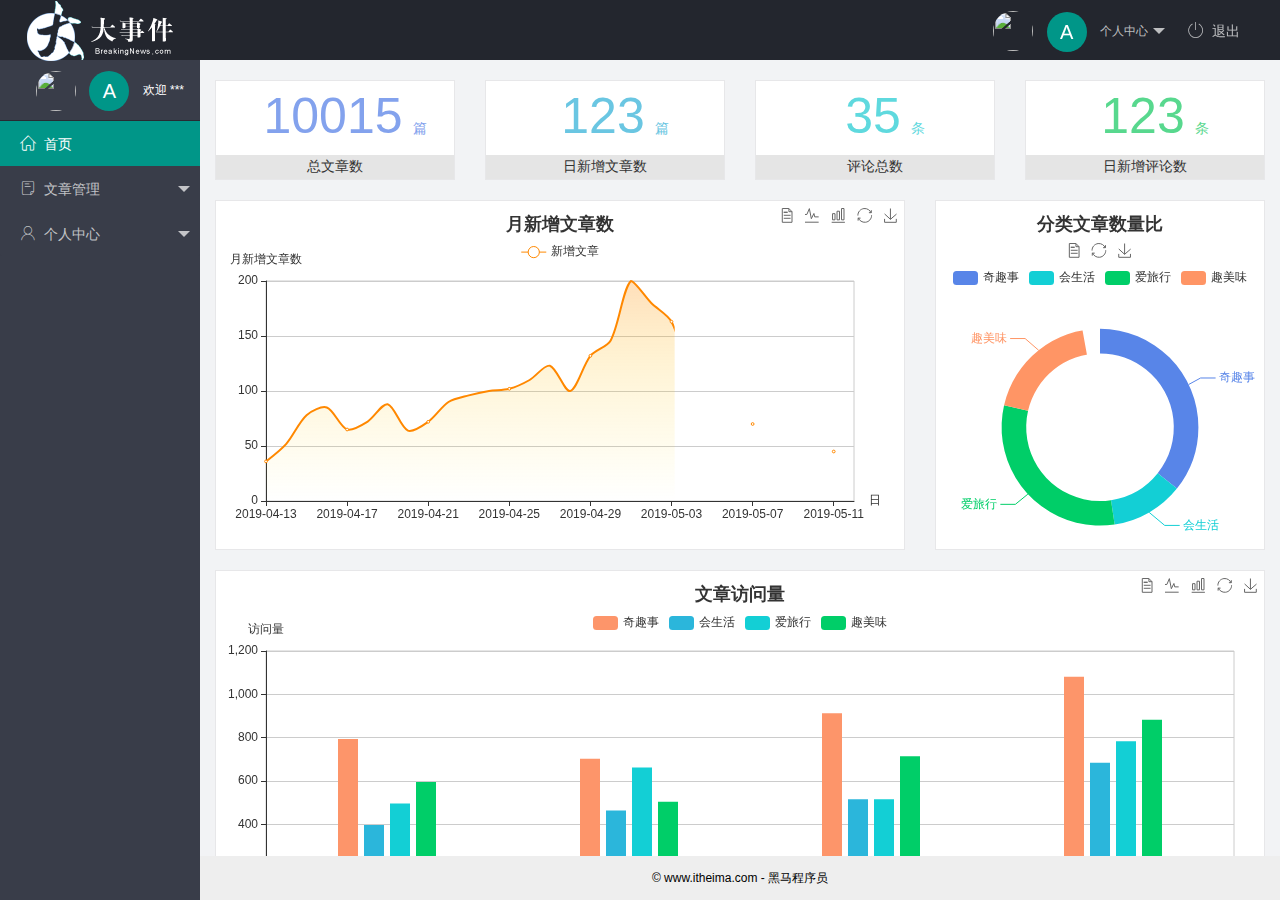
==== commit b0e5cfc2: "文章结构" ====
--- a/index.html
+++ b/index.html
@@ -6,6 +6,8 @@
     <title>Document</title>
     <!-- Layui的css样式 -->
     <link rel="stylesheet" href="/assets/lib/layui/css/layui.css">
+    <!-- 引入第三方的字体样式 -->
+    <link rel="stylesheet" href="/assets/fonts/iconfont.css">
     <!-- 引入自己的css样式 -->
     <link rel="stylesheet" href="/assets/css/index.css">
 </head>
@@ -19,39 +21,45 @@
       
         <ul class="layui-nav layui-layout-right">
           <li class="layui-nav-item">
-            <a href="javascript:;">
+            <a href="javascript:;" class="userinfo">
               <img src="http://t.cn/RCzsdCq" class="layui-nav-img">
+              <span class="text-avatar">A</span>
               个人中心
-            </a>
+          </a>
             <dl class="layui-nav-child">
-              <dd><a href="">基本资料</a></dd>
-              <dd><a href="">更换头像</a></dd>
-              <dd><a href="">重置密码</a></dd>
+              <dd><a href="/user/user_info.html" target="fm" >基本资料</a></dd>
+              <dd><a href="/user/user_avatar.html" target="fm" >更换头像</a></dd>
+              <dd><a href="/user/user_pwd.html" target="fm" >重置密码</a></dd>
             </dl>
           </li>
-          <li class="layui-nav-item"><a href="">退出</a></li>
+          <li class="layui-nav-item"><a href="javascript:;" id="btnLogout"><span class="iconfont icon-tuichu"></span>退出</a></li>
         </ul>
       </div>
       
       <div class="layui-side layui-bg-black">
         <div class="layui-side-scroll">
+          <div class="userinfo">
+            <img src="http://t.cn/RCzsdCq" class="layui-nav-img">
+            <span class="text-avatar">A</span>
+            <span id="welcome">欢迎 ***</span>
+        </div>
           <!-- 左侧导航区域（可配合layui已有的垂直导航） -->
-          <ul class="layui-nav layui-nav-tree"  lay-filter="test">
-            <li class="layui-nav-item"><a href="">首页</a></li>
+          <ul class="layui-nav layui-nav-tree"   lay-shrink="all">
+            <li class="layui-nav-item layui-this"><a href="/home/dashboard.html" target="fm"  ><span class="iconfont icon-home"></span>首页</a></li>
             <li class="layui-nav-item ">
-              <a class="" href="javascript:;">文章管理</a>
+              <a class="" href="javascript:;"><span class="iconfont icon-16"></span>文章管理</a>
               <dl class="layui-nav-child">
-                <dd><a href="javascript:;">文章类别</a></dd>
-                <dd><a href="javascript:;">文章列表</a></dd>
-                <dd><a href="javascript:;">发布文章</a></dd>
+                <dd><a href="/article/art_cate.html" target="fm" ><i class="layui-icon layui-icon-app"></i>文章类别</a></dd>
+                <dd><a href="javascript:;"><i class="layui-icon layui-icon-app"></i>文章列表</a></dd>
+                <dd><a href="javascript:;"><i class="layui-icon layui-icon-app"></i>发布文章</a></dd>
               </dl>
             </li>
             <li class="layui-nav-item">
-              <a href="javascript:;">个人中心</a>
+              <a href="javascript:;"><span class="iconfont icon-user"></span>个人中心</a>
               <dl class="layui-nav-child">
-                <dd><a href="javascript:;">基本资料</a></dd>
-                <dd><a href="javascript:;">更换头像</a></dd>
-                <dd><a href="javascript:;">重置密码</a></dd>
+                <dd><a href="/user/user_info.html" target="fm"><i class="layui-icon layui-icon-app"></i>基本资料</a></dd>
+                <dd><a href="/user/user_avatar.html" target="fm" ><i class="layui-icon layui-icon-app"></i>更换头像</a></dd>
+                <dd><a href="/user/user_pwd.html" target="fm"><i class="layui-icon layui-icon-app"></i>重置密码</a></dd>
               </dl>
             </li>
           </ul>
@@ -60,7 +68,7 @@
       
       <div class="layui-body">
         <!-- 内容主体区域 -->
-        <div style="padding: 15px;">内容主体区域</div>
+          <iframe name="fm" src="/home/dashboard.html" frameborder="0"></iframe>
       </div>
       
       <div class="layui-footer">
@@ -70,5 +78,11 @@
     </div>
     <!-- 导入 layui 的JS文件 -->
   <script src="/assets/lib/layui/layui.all.js"></script>
+  <!-- 导入jQuery的js文件 -->
+  <script src="/assets/lib/jquery.js"></script>
+  <!-- 导入baseAPI的js文件 -->
+  <script src="/assets/js/baseAPI.js"></script>
+  <!-- 导入自己的js文件 -->
+  <script src="/assets/js/index.js"></script>
     </body>
 </html>--- a/assets/fonts/iconfont.css
+++ b/assets/fonts/iconfont.css
@@ -0,0 +1,37 @@
+@font-face {font-family: "iconfont";
+  src: url('iconfont.eot?t=1576139966484'); /* IE9 */
+  src: url('iconfont.eot?t=1576139966484#iefix') format('embedded-opentype'), /* IE6-IE8 */
+  url('[data-uri]') format('woff2'),
+  url('iconfont.woff?t=1576139966484') format('woff'),
+  url('iconfont.ttf?t=1576139966484') format('truetype'), /* chrome, firefox, opera, Safari, Android, iOS 4.2+ */
+  url('iconfont.svg?t=1576139966484#iconfont') format('svg'); /* iOS 4.1- */
+}
+
+.iconfont {
+  font-family: "iconfont" !important;
+  font-size: 16px;
+  font-style: normal;
+  -webkit-font-smoothing: antialiased;
+  -moz-osx-font-smoothing: grayscale;
+}
+
+.icon-home:before {
+  content: "\e6a9";
+}
+
+.icon-user:before {
+  content: "\e614";
+}
+
+.icon-pinglun:before {
+  content: "\e616";
+}
+
+.icon-tuichu:before {
+  content: "\e865";
+}
+
+.icon-16:before {
+  content: "\e615";
+}
+
--- a/assets/css/index.css
+++ b/assets/css/index.css
@@ -1,3 +1,53 @@
 .layui-footer{
     text-align: center;
+    font-size: 12px;
+}
+.iconfont{
+   margin-right: 8px;
+}
+.layui-icon{
+    margin-right: 8px;
+    margin-left: 20px;
+}
+ iframe {
+    width: 100%;
+    height: 100%;
+}
+.layui-body{
+    overflow: hidden;
+}
+a{
+    transform: none !important;
+}
+.userinfo {
+    height: 60px;
+    line-height: 60px;
+    text-align: center;
+    font-size: 12px;
+    user-select: none;
+}
+.layui-side-scroll .userinfo {
+    border-bottom: 1px solid #282b33;
+}
+
+/* 图片头像样式 */
+.layui-nav-img {
+    width: 40px;
+    height: 40px;
+}
+
+/* 文本头像样式 */
+.text-avatar {
+    display: inline-block;
+    width: 40px;
+    height: 40px;
+    background-color: #009688;
+    border-radius: 50%;
+    line-height: 40px;
+    text-align: center;
+    font-size: 20px;
+    color: #fff;
+    position: relative;
+    top: 4px;
+    margin-right: 10px;
 }